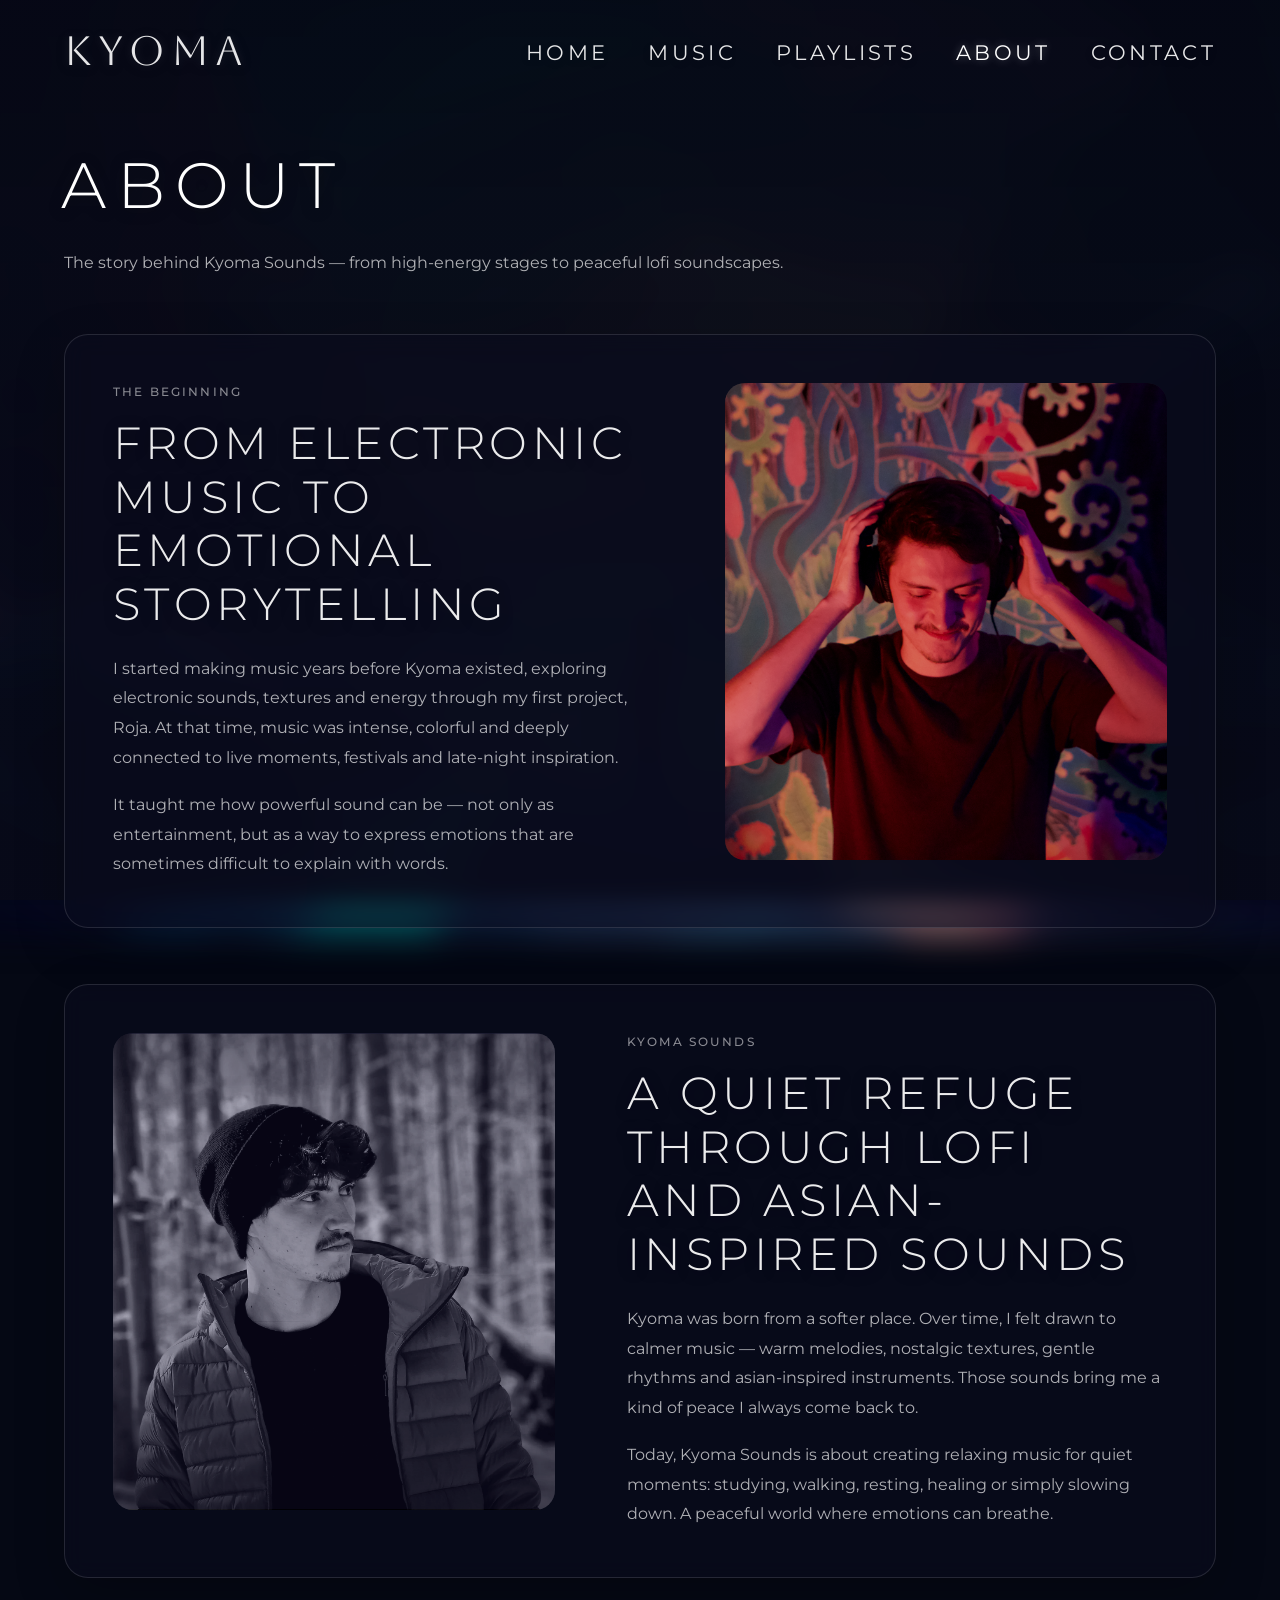
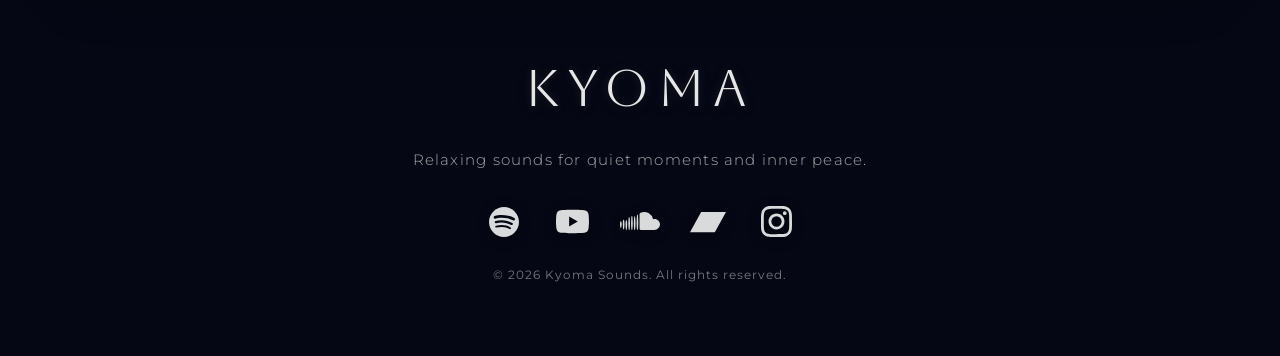
==== about.html @ 55b519c4 "About page, Contact page and basic JS scrolling feature" ====
<!DOCTYPE html>
<html lang="en">
<head>
    <meta charset="UTF-8">
    <meta name="viewport" content="width=device-width, initial-scale=1.0">
    
    <!-- Fonts -->
    <link rel="preconnect" href="https://fonts.googleapis.com">
    <link rel="preconnect" href="https://fonts.gstatic.com" crossorigin>
    <link href="https://fonts.googleapis.com/css2?family=Aboreto&family=Cinzel:wght@400..900&family=Inter:ital,opsz,wght@0,14..32,100..900;1,14..32,100..900&family=Montserrat:ital,wght@0,100..900;1,100..900&display=swap" rel="stylesheet">
    
    <!-- CSS -->
    <link rel="stylesheet" href="styles/style.css">
    
    <!-- JavaScript -->
    <script src="scripts/main.js" defer></script>
    
    <title>About | Kyoma Sounds</title>
</head>

<body class="about-body">
    
    <!-- =========================
    HEADER / NAVBAR
    ========================== -->
    
    <header class="music-header">
        <div class="container">
            
            <nav class="navbar">
                <a href="index.html" class="navbar__logo">KYOMA</a>
                
                <!-- Menu Burger -->
                <button class="navbar__toggle" aria-label="Open menu">
                    <span></span>
                    <span></span>
                </button>
                
                <!-- Navigation Links -->
                <ul class="navbar__links">
                    <li><a href="index.html">Home</a></li>
                    <li><a href="music.html">Music</a></li>
                    <li><a href="playlists.html">Playlists</a></li>
                    <li><a href="about.html" class="active">About</a></li>
                    <li><a href="contact.html">Contact</a></li>
                </ul>

                <!-- Social Icons | Mobile Menu -->
                <div class="navbar__social-links">
                    <a href="#" aria-label="Spotify">
                        <img src="assets/icons/spotify.svg" alt="Spotify" class="spotify-icon">
                    </a>
                    
                    <a href="#" aria-label="YouTube">
                        <img src="assets/icons/youtube.svg" alt="YouTube" class="youtube-icon">
                    </a>
                    
                    <a href="#" aria-label="SoundCloud">
                        <img src="assets/icons/soundcloud.svg" alt="SoundCloud" class="soundcloud-icon">
                    </a>
                    
                    <a href="#" aria-label="Bandcamp">
                        <img src="assets/icons/bandcamp.svg" alt="Bandcamp" class="bandcamp-icon">
                    </a>
                    
                    <a href="#" aria-label="Instagram">
                        <img src="assets/icons/instagram.svg" alt="Instagram" class="instagram-icon">
                    </a>
                </div>
            </nav>
            
        </div>
    </header>
    
    
    <!-- =========================
    MAIN CONTENT
    ========================== -->
    
    <main class="about-page">
        <div class="container">
            
            <section class="about-section">
                
                <div class="section-heading">
                    <h1>About</h1>
                    <p>The story behind Kyoma Sounds — from high-energy stages to peaceful lofi soundscapes.</p>
                </div>

                <!-- About Block 1 -->
                <article class="about-story">
                    <div class="about-story__text">
                        <span class="about-story__label">The beginning</span>
                        <h2>From electronic music to emotional storytelling</h2>

                        <p>
                            I started making music years before Kyoma existed, exploring electronic sounds, textures and energy through my first project, Roja. At that time, music was intense, colorful and deeply connected to live moments, festivals and late-night inspiration.
                        </p>

                        <p>
                            It taught me how powerful sound can be — not only as entertainment, but as a way to express emotions that are sometimes difficult to explain with words.
                        </p>
                    </div>

                    <div class="about-story__image">
                        <img src="assets/about/about-roja.png" alt="Roja performing music">
                    </div>
                </article>

                <!-- About Block 2 -->
                <article class="about-story about-story--reverse">
                    <div class="about-story__image">
                        <img src="assets/about/about-kyoma.png" alt="Kyoma artist portrait">
                    </div>

                    <div class="about-story__text">
                        <span class="about-story__label">Kyoma Sounds</span>
                        <h2>A quiet refuge through lofi and asian-inspired sounds</h2>

                        <p>
                            Kyoma was born from a softer place. Over time, I felt drawn to calmer music — warm melodies, nostalgic textures, gentle rhythms and asian-inspired instruments. Those sounds bring me a kind of peace I always come back to.
                        </p>

                        <p>
                            Today, Kyoma Sounds is about creating relaxing music for quiet moments: studying, walking, resting, healing or simply slowing down. A peaceful world where emotions can breathe.
                        </p>
                    </div>
                </article>
                
            </section>

            <!-- =========================
            FOOTER
            ========================== -->

            <footer class="site-footer">
                <div class="container">
                    <div class="site-footer__content">

                        <a href="index.html" class="site-footer__logo">KYOMA</a>

                        <p class="site-footer__tagline">Relaxing sounds for quiet moments and inner peace.</p>

                        <!-- Social Icons | Footer -->
                        <div class="social-links site-footer__social-links">
                            <a href="#" aria-label="Spotify">
                                <img src="assets/icons/spotify.svg" alt="Spotify" class="spotify-icon">
                            </a>

                            <a href="#" aria-label="YouTube">
                                <img src="assets/icons/youtube.svg" alt="YouTube" class="youtube-icon">
                            </a>

                            <a href="#" aria-label="SoundCloud">
                                <img src="assets/icons/soundcloud.svg" alt="SoundCloud" class="soundcloud-icon">
                            </a>

                            <a href="#" aria-label="Bandcamp">
                                <img src="assets/icons/bandcamp.svg" alt="Bandcamp" class="bandcamp-icon">
                            </a>

                            <a href="#" aria-label="Instagram">
                                <img src="assets/icons/instagram.svg" alt="Instagram" class="instagram-icon">
                            </a>
                        </div>

                        <p class="site-footer__copyright">
                            © 2026 Kyoma Sounds. All rights reserved.
                        </p>

                    </div>
                </div>
            </footer>
            
        </div>
    </main>
    
</body>
</html>
---- styles/style.css ----
/* =========================
RESET / BASE
========================= */

*, *::before, *::after {
    box-sizing: border-box;
}

html {
    font-size: 100%;
    -webkit-text-size-adjust: 100%;
}

body {
    margin: 0;
    min-height: 100vh;
    line-height: 1.5;
    font-family: "Montserrat", sans-serif;
}

img, picture, video, canvas, svg {
    display: block;
    max-width: 100%;
}

input, button, textarea, select {
    font: inherit;
}

p, h1, h2, h3, h4, h5, h6 {
    margin: 0;
    overflow-wrap: break-word;
}

a {
    color: inherit;
    text-decoration: none;
}

ul, ol {
    margin: 0;
    padding: 0;
    list-style: none;
}


/* =========================
GLOBAL LAYOUT
========================= */

.container {
    width: min(100% - 128px, 1500px);
    margin-inline: auto;
}


/* =========================
HOME PAGE
Header hero, Inner Peace...
========================= */

.header {
    min-height: 100vh;
    
    background-image: url(../assets/background-images/image00001.png);
    background-size: cover;
    background-position: center 100%;
    background-repeat: no-repeat;
    
    display: flex;
    flex-direction: column;
    align-items: center;
    
    position: relative;
    overflow: hidden;
}

.header::before {
    content: "";
    position: absolute;
    inset: 0;
    
    background:
    radial-gradient(
    circle at center 45%,
    rgba(0, 0, 0, 0.15) 0%,
    rgba(0, 0, 0, 0.07) 30%,
    rgba(0, 0, 0, 0) 58%
    ),
    linear-gradient(
    to bottom,
    rgba(0, 0, 0, 0.38) 0%,
    rgba(0, 0, 0, 0.14) 24%,
    rgba(0, 0, 0, 0.06) 50%,
    rgba(0, 0, 0, 0.30) 100%
    );
}

.header > * {
    position: relative;
    z-index: 2;
}


/* =========================
NAVBAR — MOBILE FIRST
========================= */

.navbar {
    width: 100%;
    padding: 32px 0;
    
    display: flex;
    justify-content: center;
    align-items: center;
    
    position: relative;
}

/* Logo */

.navbar__logo {
    font-family: "Aboreto", serif;
    font-size: clamp(38px, 10.5vw, 52px);
    font-weight: 400;
    letter-spacing: 0.14em;
    text-transform: uppercase;
    
    color: rgba(255, 255, 255, 0.9);
    
    text-shadow:
    0 0 8px rgba(255, 255, 255, 0.10),
    0 2px 14px rgba(0, 0, 0, 0.22);
    
    line-height: 1;
    -webkit-font-smoothing: antialiased;
    text-rendering: geometricPrecision;
    
    position: relative;
    z-index: 30;
}

.navbar__logo:hover {
    text-shadow: 0 0 8px rgba(255, 255, 255, 0.4);
}

/* Burger */

.navbar__toggle {
    position: absolute;
    right: 0;
    top: 50%;
    transform: translateY(-50%);
    
    width: 44px;
    height: 44px;
    
    display: flex;
    flex-direction: column;
    justify-content: center;
    align-items: center;
    gap: 9px;
    
    background: transparent;
    border: none;
    padding: 0;
    cursor: pointer;
    
    z-index: 30;
}

.navbar__toggle:focus:not(:focus-visible) {
    outline: none;
}

.navbar__toggle:focus-visible {
    outline: 2px solid rgba(255, 255, 255, 0.45);
    outline-offset: 5px;
    border-radius: 8px;
}

.navbar__toggle span {
    display: block;
    width: 32px;
    height: 2px;
    
    background: rgba(255, 255, 255, 0.92);
    border-radius: 999px;
    
    box-shadow: 0 2px 10px rgba(0, 0, 0, 0.28);
    
    transition: transform 0.25s ease;
}

/* Burger ouvert = croix */

.navbar__toggle--open span:first-child {
    transform: translateY(5.5px) rotate(45deg);
}

.navbar__toggle--open span:last-child {
    transform: translateY(-5.5px) rotate(-45deg);
}

/* Menu caché par défaut */

.navbar__links {
    display: none;
}

/* Menu ouvert — mobile fullscreen */

.navbar__links--open {
    position: fixed;
    inset: 0;
    
    width: 100vw;
    height: 100vh;
    height: 100dvh;
    
    display: flex;
    flex-direction: column;
    justify-content: center;
    align-items: center;
    gap: 36px;
    
    padding: 160px 24px 240px;
    
    background:
    linear-gradient(
    to bottom,
    rgba(5, 8, 20, 0.94),
    rgba(10, 12, 30, 0.82)
    );
    
    backdrop-filter: blur(18px);
    -webkit-backdrop-filter: blur(18px);
    
    border: none;
    border-radius: 0;
    box-shadow: none;
    
    z-index: 20;
}

.navbar__links a {
    color: white;
    
    font-weight: 400;
    font-size: clamp(1.15rem, 4.2vw, 1.7rem);
    letter-spacing: 0.20em;
    text-transform: uppercase;
    
    opacity: 0.9;
    text-shadow: 0 2px 10px rgba(0, 0, 0, 0.28);
    
    transition: opacity 0.25s ease, text-shadow 0.25s ease;
}

.navbar__links a:hover,
.navbar__links a.active {
    opacity: 1;
    text-shadow: 0 0 8px rgba(255, 255, 255, 0.35);
}


/* =========================
NAVBAR SOCIAL LINKS
Icônes utilisées dans le menu mobile
========================= */

.navbar__social-links {
    display: none;
}

.navbar.menu-open .navbar__social-links {
    position: fixed;
    left: 50%;
    bottom: 56px;
    transform: translateX(-50%);
    
    display: flex;
    justify-content: center;
    align-items: center;
    gap: 22px;
    
    z-index: 30;
}

.navbar__social-links a {
    width: 44px;
    height: 44px;
    
    display: flex;
    justify-content: center;
    align-items: center;
    
    opacity: 0.85;
    
    transition: opacity 0.25s ease, transform 0.25s ease;
}

.navbar__social-links a:hover {
    opacity: 1;
    transform: translateY(-3px);
}

.navbar__social-links img {
    display: block;
    
    max-width: none;
    max-height: none;
    
    filter:
    brightness(0) invert(1)
    drop-shadow(0 2px 8px rgba(0, 0, 0, 0.28));
}


/* =========================
HERO CONTENT — HOME
========================= */

.hero-content {
    display: flex;
    flex-direction: column;
    justify-content: center;
    align-items: center;
    
    text-align: center;
    color: white;
    
    margin-top: auto;
    margin-bottom: auto;
    
    transform: translateY(-60px);
    padding: 0 24px;
}

.hero-title {
    font-family: "Montserrat", sans-serif;
    font-size: clamp(2rem, 10vw, 3.4rem);
    font-weight: 300;
    text-transform: uppercase;
    letter-spacing: 0.16em;
    
    text-shadow:
    0 2px 12px rgba(0, 0, 0, 0.25),
    0 0 18px rgba(255, 255, 255, 0.08);
    
    margin-bottom: 18px;
}

/* Menu ouvert sur Home :
on cache Inner Peace + les icônes du hero.
Les icônes visibles sont celles de .navbar__social-links.
*/

.header.menu-open .hero-title {
    opacity: 0;
}

.header.menu-open .hero-content .social-links {
    display: none;
}

/* Icônes sociales du hero Home */

.social-links {
    display: flex;
    justify-content: center;
    align-items: center;
    gap: 18px;
}

.social-links a {
    width: 40px;
    height: 40px;
    
    display: flex;
    justify-content: center;
    align-items: center;
    
    opacity: 0.85;
    
    transition: opacity 0.25s ease, transform 0.25s ease;
}

.social-links a:hover {
    opacity: 1;
    transform: translateY(-3px);
}

.social-links img {
    display: block;
    
    max-width: none;
    max-height: none;
    
    filter:
    brightness(0) invert(1)
    drop-shadow(0 2px 8px rgba(0, 0, 0, 0.28));
}


/* =========================
ICÔNES — TAILLES
Réutilisées par hero + navbar menu
========================= */

.spotify-icon {
    width: 28px;
}

.youtube-icon {
    width: 31px;
}

.soundcloud-icon {
    width: 38px;
    transform: translateY(-1px);
}

.bandcamp-icon {
    width: 34px;
}

.instagram-icon {
    width: 29px;
}


/* =========================
FOOTER
========================= */

.site-footer {
    color: white;
    padding: 72px 0 72px;
    
    position: relative;
    z-index: 1;
}

.site-footer__content {
    display: flex;
    flex-direction: column;
    align-items: center;
    gap: 22px;
    
    text-align: center;
}

.site-footer__logo {
    font-family: "Aboreto", serif;
    font-size: clamp(2rem, 5vw, 3.2rem);
    font-weight: 400;
    letter-spacing: 0.16em;
    text-transform: uppercase;
    
    color: rgba(255, 255, 255, 0.9);
    
    text-shadow:
    0 0 8px rgba(255, 255, 255, 0.10),
    0 2px 14px rgba(0, 0, 0, 0.22);
    
    transition:
    opacity 0.25s ease,
    text-shadow 0.25s ease,
    transform 0.25s ease;
}

.site-footer__logo:hover {
    opacity: 1;
    text-shadow:
    0 0 10px rgba(255, 255, 255, 0.35),
    0 2px 16px rgba(0, 0, 0, 0.28);
    
    transform: translateY(-2px);
}

.site-footer__tagline {
    font-size: 0.95rem;
    font-weight: 300;
    letter-spacing: 0.08em;
    
    color: rgba(255, 255, 255, 0.65);
}

.site-footer__social-links {
    margin-top: 6px;
}

.site-footer__copyright {
    font-size: 0.78rem;
    letter-spacing: 0.08em;
    
    color: rgba(255, 255, 255, 0.45);
}


/* =========================
MUSIC PAGE
Grid releases, cards...
========================= */

.music-body {
    min-height: 100vh;
    color: white;
    
    position: relative;
    background: #050814;
}

/* Image de fond floutée */

.music-body::before {
    content: "";
    position: fixed;
    inset: 0;
    
    background-image: url(../assets/background-images/image00001.png);
    background-size: cover;
    background-position: center;
    background-repeat: no-repeat;
    
    filter: blur(16px);
    transform: scale(1.08);
    opacity: 0.62;
    
    z-index: -2;
}

/* Overlay sombre par-dessus l'image */

.music-body::after {
    content: "";
    position: fixed;
    inset: 0;
    
    background:
    linear-gradient(
    to bottom,
    rgba(5, 8, 20, 0.97),
    rgba(8, 10, 24, 0.92)
    );
    
    z-index: -1;
}


/* =========================
PAGE HEADER — PAGES INTERNES
========================= */

.music-header {
    background: transparent;
    color: white;
    
    position: relative;
    z-index: 10;
}


/* =========================
MUSIC PAGE CONTENT
========================= */

.music-page {
    color: white;
    
    padding: 32px 0 0px;
    
    position: relative;
    z-index: 1;
}

.music-section {
    max-width: none;
    margin: 0;
}

/* Heading */

.section-heading {
    max-width: 760px;
    margin-bottom: 44px;
}

.section-heading h1 {
    font-family: "Montserrat", sans-serif;
    font-size: clamp(2.2rem, 6vw, 4rem);
    
    font-weight: 300;
    letter-spacing: 0.16em;
    text-transform: uppercase;
    
    transform: translateX(-0.04em);
    
    margin-bottom: 16px;
    
    text-shadow:
    0 2px 14px rgba(0, 0, 0, 0.35),
    0 0 22px rgba(255, 255, 255, 0.08);
}

.section-heading p {
    
    font-size: 1rem;
    line-height: 1.8;
    
    color: rgba(255, 255, 255, 0.68);
}

/* Music Grid */

.music-grid {
    display: grid;
    grid-template-columns: 1fr;
    gap: 40px;
}

/* Music Cards */

.music-card {
    background: rgba(10, 12, 30, 0.62);
    border: 1px solid rgba(255, 255, 255, 0.12);
    border-radius: 24px;
    overflow: hidden;
    
    backdrop-filter: blur(10px);
    -webkit-backdrop-filter: blur(10px);
    
    box-shadow: 0 18px 50px rgba(0, 0, 0, 0.22);
    
    transition:
    transform 0.28s ease,
    border-color 0.28s ease,
    background 0.28s ease,
    box-shadow 0.28s ease;
}

.music-card:hover {
    transform: translateY(-6px);
    background: rgba(255, 255, 255, 0.065);
    border-color: rgba(255, 255, 255, 0.18);
    box-shadow: 0 24px 70px rgba(0, 0, 0, 0.34);
}

.music-card__image-link {
    display: block;
    aspect-ratio: 1 / 1;
    overflow: hidden;
}

.music-card__image-link img {
    width: 100%;
    height: 100%;
    object-fit: cover;
    
    transition: transform 0.35s ease;
}

.music-card:hover .music-card__image-link img {
    transform: scale(1.04);
}

.music-card__content {
    padding: 24px;
}

.music-card__content h2 {
    font-size: 1.25rem;
    font-weight: 500;
    letter-spacing: 0.04em;
    
    margin-bottom: 6px;
}

.music-card__content p {
    color: rgba(255, 255, 255, 0.62);
    font-size: 0.95rem;
    
    margin-bottom: 22px;
}

.music-card__link {
    display: inline-block;
    
    font-size: 0.78rem;
    font-weight: 500;
    letter-spacing: 0.18em;
    text-transform: uppercase;
    
    color: rgba(255, 255, 255, 0.9);
    
    opacity: 0.85;
    transition: opacity 0.25s ease, text-shadow 0.25s ease;
}

.music-card__link:hover {
    opacity: 1;
    text-shadow: 0 0 8px rgba(255, 255, 255, 0.35);
}


/* =========================
PLAYLISTS PAGE
========================= */

.playlist-section {
    max-width: none;
    margin: 0;
}

.playlist-grid {
    display: grid;
    grid-template-columns: 1fr;
    gap: 40px;
    
    max-width: 1800px;
    margin-inline: auto;
}

.playlist-card {
    text-align: center;
}

.playlist-card__content {
    display: flex;
    flex-direction: column;
    align-items: center;
}

.playlist-card__content h2 {
    max-width: 320px;
}

.playlist-card__content p {
    max-width: 360px;
    line-height: 1.7;
}

/* =========================
ABOUT PAGE
========================= */

.about-body {
    min-height: 100vh;
    color: white;
    
    position: relative;
    background: #050814;
}

/* Même background que Music / Playlists */

.about-body::before {
    content: "";
    position: fixed;
    inset: 0;
    
    background-image: url(../assets/background-images/image00001.png);
    background-size: cover;
    background-position: center;
    background-repeat: no-repeat;
    
    filter: blur(16px);
    transform: scale(1.08);
    opacity: 0.62;
    
    z-index: -2;
}

.about-body::after {
    content: "";
    position: fixed;
    inset: 0;
    
    background:
    linear-gradient(
    to bottom,
    rgba(5, 8, 20, 0.97),
    rgba(8, 10, 24, 0.92)
    );
    
    z-index: -1;
}

/* Page */

.about-page {
    color: white;
    padding: 32px 0 0;
    position: relative;
    z-index: 1;
}

.about-section {
    max-width: none;
    margin: 0;
}

/* Story cards */

.about-story {
    display: grid;
    grid-template-columns: 1fr;
    gap: 32px;
    
    margin-bottom: 40px;
    padding: 28px;
    
    background: rgba(10, 12, 30, 0.62);
    border: 1px solid rgba(255, 255, 255, 0.12);
    border-radius: 24px;
    
    backdrop-filter: blur(10px);
    -webkit-backdrop-filter: blur(10px);
    
    box-shadow: 0 18px 50px rgba(0, 0, 0, 0.22);
}

.about-story:last-child {
    margin-bottom: 0;
}

.about-story__text {
    display: flex;
    flex-direction: column;
    justify-content: center;
}

.about-story__label {
    display: inline-block;
    
    margin-bottom: 16px;
    
    font-size: 0.75rem;
    font-weight: 500;
    letter-spacing: 0.18em;
    text-transform: uppercase;
    
    color: rgba(255, 255, 255, 0.52);
}

.about-story__text h2 {
    max-width: 700px;
    
    margin-bottom: 22px;
    
    font-family: "Montserrat", sans-serif;
    font-size: clamp(1.65rem, 4vw, 2.8rem);
    font-weight: 300;
    line-height: 1.2;
    letter-spacing: 0.10em;
    text-transform: uppercase;
    
    color: rgba(255, 255, 255, 0.92);
    
    text-shadow:
    0 2px 14px rgba(0, 0, 0, 0.35),
    0 0 22px rgba(255, 255, 255, 0.06);
}

.about-story__text p {
    max-width: 720px;
    
    margin-bottom: 18px;
    
    font-size: 1rem;
    line-height: 1.85;
    
    color: rgba(255, 255, 255, 0.68);
}

.about-story__text p:last-child {
    margin-bottom: 0;
}

.about-story__image {
    overflow: hidden;
    
    border-radius: 20px;
    aspect-ratio: 4 / 5;
    
    background: rgba(255, 255, 255, 0.06);
}

.about-story__image img {
    width: 100%;
    height: 100%;
    object-fit: cover;
    
    filter: brightness(0.88) saturate(0.85) contrast(1.05);
    
    transition:
    transform 0.35s ease,
    filter 0.35s ease;
}

.about-story:hover .about-story__image img {
    transform: scale(1.04);
}

/* =========================
CONTACT PAGE
========================= */

.contact-body {
    min-height: 100vh;
    color: white;
    
    position: relative;
    background: #050814;
}

/* Même background que Music / Playlists / About */

.contact-body::before {
    content: "";
    position: fixed;
    inset: 0;
    
    background-image: url(../assets/background-images/image00001.png);
    background-size: cover;
    background-position: center;
    background-repeat: no-repeat;
    
    filter: blur(16px);
    transform: scale(1.08);
    opacity: 0.62;
    
    z-index: -2;
}

.contact-body::after {
    content: "";
    position: fixed;
    inset: 0;
    
    background:
    linear-gradient(
    to bottom,
    rgba(5, 8, 20, 0.97),
    rgba(8, 10, 24, 0.92)
    );
    
    z-index: -1;
}

.contact-page {
    color: white;
    padding: 32px 0 0;
    position: relative;
    z-index: 1;
}

.contact-section {
    max-width: none;
    margin: 0;
}

.contact-card {
    min-height: 520px;
    
    display: flex;
    justify-content: center;
    align-items: center;
    position: relative;
    overflow: hidden;
    
    
    padding: 64px 32px;
    
    background: rgba(10, 12, 30, 0.62);
    border: 1px solid rgba(255, 255, 255, 0.12);
    border-radius: 24px;
    
    backdrop-filter: blur(10px);
    -webkit-backdrop-filter: blur(10px);
    
    box-shadow: 0 18px 50px rgba(0, 0, 0, 0.22);
}

.contact-card::before {
    content: "";
    position: absolute;
    inset: 0;
    
    background-image:
    linear-gradient(
    rgba(8, 10, 24, 0.72),
    rgba(8, 10, 24, 0.82)
    ),
    url("../assets/background-images/image00001.png");
    
    background-size: cover;
    background-position: center;
    opacity: 0.35;
    
    filter: blur(2px);
    transform: scale(1.04);
    
    z-index: -1;
}

.contact-card__content {
    max-width: 760px;
    text-align: center;
    position: relative;
    z-index: 1;
    
}

.contact-card__label {
    display: inline-block;
    
    margin-bottom: 22px;
    
    font-size: 0.75rem;
    font-weight: 500;
    letter-spacing: 0.22em;
    text-transform: uppercase;
    
    color: rgba(255, 255, 255, 0.52);
}

.contact-card__content h2 {
    margin-bottom: 28px;
    
    font-family: "Montserrat", sans-serif;
    font-size: clamp(2.4rem, 7vw, 5rem);
    font-weight: 300;
    line-height: 1.05;
    letter-spacing: 0.12em;
    text-transform: uppercase;
    
    color: rgba(255, 255, 255, 0.94);
    
    text-shadow:
    0 2px 14px rgba(0, 0, 0, 0.35),
    0 0 22px rgba(255, 255, 255, 0.08);
}

.contact-card__content p {
    max-width: 680px;
    
    margin: 0 auto 34px;
    
    font-size: 1rem;
    line-height: 1.9;
    
    color: rgba(255, 255, 255, 0.68);
}

.contact-card__email {
    display: inline-block;
    
    margin-bottom: 34px;
    
    font-size: clamp(1rem, 3vw, 1.35rem);
    font-weight: 300;
    letter-spacing: 0.08em;
    
    color: rgba(255, 255, 255, 0.9);
    
    transition:
    opacity 0.25s ease,
    text-shadow 0.25s ease,
    transform 0.25s ease;
}

.contact-card__email:hover {
    opacity: 1;
    text-shadow: 0 0 10px rgba(255, 255, 255, 0.35);
    transform: translateY(-2px);
}

.contact-card__social-links {
    gap: 26px;
}

.contact-card__social-links a {
    width: 46px;
    height: 46px;
}

/* =========================
CONTACT RESPONSIVE
========================= */

@media (max-width: 700px) {
    .contact-card {
        min-height: auto;
        padding: 48px 24px;
    }
    
    .contact-card__content h2 {
        letter-spacing: 0.08em;
    }
    
    .contact-card__content p {
        font-size: 0.95rem;
        line-height: 1.75;
    }
    
    .contact-card__social-links {
        gap: 18px;
        flex-wrap: wrap;
    }
}


/* =========================
CONTACT PAGE
========================= */

.contact-body {
    min-height: 100vh;
    color: white;
    position: relative;
    background: #050814;
    overflow: hidden;
}

.contact-body::before {
    content: "";
    position: fixed;
    inset: 0;
    
    background-image: url(../assets/background-images/image00001.png);
    background-size: cover;
    background-position: center;
    background-repeat: no-repeat;
    
    filter: blur(16px);
    transform: scale(1.08);
    opacity: 0.62;
    
    z-index: -2;
}

.contact-body::after {
    content: "";
    position: fixed;
    inset: 0;
    
    background:
    linear-gradient(
    to bottom,
    rgba(5, 8, 20, 0.97),
    rgba(8, 10, 24, 0.92)
    );
    
    z-index: -1;
}

.contact-page {
    color: white;
    padding: 32px 0 0;
    position: relative;
    z-index: 1;
}

.contact-section {
    width: 100%;
    max-width: none;
    margin: 0;
}

.contact-section .section-heading {
    margin-bottom: 40px;
}

.contact-card {
    min-height: 470px;
    
    display: flex;
    justify-content: center;
    align-items: center;
    
    position: relative;
    overflow: hidden;
    
    padding: 52px 32px;
    
    background: rgba(10, 12, 30, 0.62);
    border: 1px solid rgba(255, 255, 255, 0.10);
    border-radius: 24px;
    
    backdrop-filter: blur(10px);
    -webkit-backdrop-filter: blur(10px);
    
    box-shadow:
    0 18px 50px rgba(0, 0, 0, 0.22),
    0 0 44px rgba(120, 150, 255, 0.045);
}

.contact-card::before {
    content: "";
    position: absolute;
    inset: 0;
    
    background-image:
    linear-gradient(
    rgba(8, 10, 24, 0.72),
    rgba(8, 10, 24, 0.82)
    ),
    url("../assets/background-images/image00001.png");
    
    background-size: cover;
    background-position: center;
    opacity: 0.35;
    
    filter: blur(2px);
    transform: scale(1.04);
    
    z-index: -1;
    
    transition:
    opacity 0.4s ease,
    transform 0.4s ease,
    filter 0.4s ease;
}


.contact-card:hover::before {
    opacity: 0.5;
    transform: scale(1.06);
    filter: blur(1px);
}

.contact-card__content {
    max-width: 760px;
    text-align: center;
    position: relative;
    z-index: 1;
}

.contact-card__label {
    display: inline-block;
    margin-bottom: 18px;
    
    font-size: 0.75rem;
    font-weight: 500;
    letter-spacing: 0.22em;
    text-transform: uppercase;
    
    color: rgba(255, 255, 255, 0.52);
}

.contact-card__content h2 {
    margin-bottom: 24px;
    
    font-family: "Montserrat", sans-serif;
    font-size: clamp(2.4rem, 6vw, 4.6rem);
    font-weight: 300;
    line-height: 1.05;
    letter-spacing: 0.12em;
    text-transform: uppercase;
    
    color: rgba(255, 255, 255, 0.94);
    
    text-shadow:
    0 2px 14px rgba(0, 0, 0, 0.35),
    0 0 22px rgba(255, 255, 255, 0.08);
}

.contact-card__content p {
    max-width: 680px;
    margin: 0 auto 28px;
    
    font-size: 1rem;
    line-height: 1.8;
    
    color: rgba(255, 255, 255, 0.74);
}

.contact-card__email {
    display: inline-block;
    margin-bottom: 28px;
    
    font-size: clamp(1rem, 3vw, 1.35rem);
    font-weight: 300;
    letter-spacing: 0.08em;
    
    color: rgba(255, 255, 255, 0.9);
    
    transition:
    opacity 0.25s ease,
    text-shadow 0.25s ease,
    transform 0.25s ease;
}

.contact-card__email:hover {
    opacity: 1;
    text-shadow: 0 0 10px rgba(255, 255, 255, 0.35);
    transform: translateY(-2px);
}

.contact-card__social-links {
    gap: 26px;
}

.contact-card__social-links a {
    width: 46px;
    height: 46px;
}

/* =========================
SCROLL REVEAL ANIMATION
========================= */

.reveal {
    opacity: 0;
    transform: translateY(34px);
    transition:
        opacity 0.8s ease,
        transform 0.8s ease;
}

.reveal.reveal--visible {
    opacity: 1;
    transform: translateY(0);
}

/* =========================
CONTACT RESPONSIVE
========================= */

@media (max-width: 700px) {
    .contact-body {
        overflow: auto;
    }
    
    .contact-page {
        padding: 32px 0 0;
    }
    
    .contact-card {
        min-height: auto;
        padding: 44px 24px;
    }
    
    .contact-card__content h2 {
        letter-spacing: 0.08em;
    }
    
    .contact-card__content p {
        font-size: 0.95rem;
        line-height: 1.75;
    }
    
    .contact-card__social-links {
        gap: 18px;
        flex-wrap: wrap;
    }
}



/* =========================
ABOUT RESPONSIVE
========================= */

@media (min-width: 900px) {
    .about-story {
        grid-template-columns: 1.1fr 0.9fr;
        gap: 56px;
        
        padding: 40px;
        margin-bottom: 56px;
    }
    
    .about-story--reverse {
        grid-template-columns: 0.9fr 1.1fr;
    }
    
    .about-story__image {
        aspect-ratio: 1 / 1.08;
    }
}

@media (min-width: 1280px) {
    .about-story {
        gap: 72px;
        padding: 48px;
    }
}

@media (max-width: 600px) {
    .about-story {
        padding: 22px;
        border-radius: 22px;
    }
    
    .about-story__text h2 {
        font-size: 1.55rem;
        letter-spacing: 0.07em;
    }
    
    .about-story__text p {
        font-size: 0.95rem;
        line-height: 1.75;
    }
    
    .about-story__image {
        border-radius: 18px;
        aspect-ratio: 1 / 1;
    }
}

/* =========================
RESPONSIVE
========================= */

/* ≥ 640px : grands téléphones / petites tablettes */

@media (min-width: 640px) {
    .hero-title {
        font-size: clamp(2.4rem, 7vw, 4rem);
    }
    
    .social-links {
        gap: 22px;
    }
    
    .social-links a {
        width: 44px;
        height: 44px;
    }
    
    .spotify-icon {
        width: 30px;
    }
    
    .youtube-icon {
        width: 33px;
    }
    
    .soundcloud-icon {
        width: 41px;
    }
    
    .bandcamp-icon {
        width: 36px;
    }
    
    .instagram-icon {
        width: 31px;
    }
}

/* ≥ 768px : tablettes */

@media (min-width: 768px) {
    .music-grid {
        grid-template-columns: repeat(2, 1fr);
    }
    
    
    
    .playlist-grid {
        grid-template-columns: repeat(2, 1fr);
    }
}


/* ≥ 1024px : desktop */

@media (min-width: 1024px) {
    .navbar {
        padding: 32px 0;
        justify-content: space-between;
    }
    
    .navbar__logo {
        font-size: clamp(36px, 3.2vw, 54px);
        letter-spacing: 0.16em;
    }
    
    .navbar__toggle {
        display: none;
    }
    
    .navbar__links,
    .navbar__links--open {
        position: static;
        inset: auto;
        transform: none;
        
        width: auto;
        height: auto;
        max-width: none;
        
        padding: 0;
        
        display: flex;
        flex-direction: row;
        justify-content: flex-end;
        align-items: center;
        gap: 40px;
        
        background: none;
        backdrop-filter: none;
        -webkit-backdrop-filter: none;
        
        border: none;
        border-radius: 0;
        box-shadow: none;
        
        z-index: auto;
    }
    
    .navbar__links a {
        font-size: 1.3rem;
        letter-spacing: 0.16em;
    }
    
    .navbar__social-links,
    .navbar.menu-open .navbar__social-links {
        display: none;
    }
    
    .hero-content {
        transform: translateY(-80px);
        padding: 0;
    }
    
    .hero-title {
        font-size: clamp(1.5rem, 3vw, 3rem);
        letter-spacing: 0.18em;
    }
    
    .header.menu-open .hero-title {
        opacity: 1;
    }
    
    .header.menu-open .hero-content .social-links {
        display: flex;
    }
    
    .music-page {
        padding: 32px 0 0px;
    }
    
    .section-heading {
        margin-bottom: 56px;
    }
    
    .music-grid {
        grid-template-columns: repeat(3, 1fr);
    }
    
    .playlist-grid {
        grid-template-columns: repeat(3, 1fr);
    }
    .social-links {
        gap: 24px;
    }
    
    .social-links a {
        width: 44px;
        height: 44px;
    }
    
    .spotify-icon {
        width: 30px;
    }
    
    .youtube-icon {
        width: 33px;
    }
    
    .soundcloud-icon {
        width: 40px;
    }
    
    .bandcamp-icon {
        width: 36px;
    }
    
    .instagram-icon {
        width: 31px;
    }
}

/* ≥ 1280px : desktop large */

@media (min-width: 1280px) {
}

/* ≥ 1536px : très grands écrans */

@media (min-width: 1536px) {
}
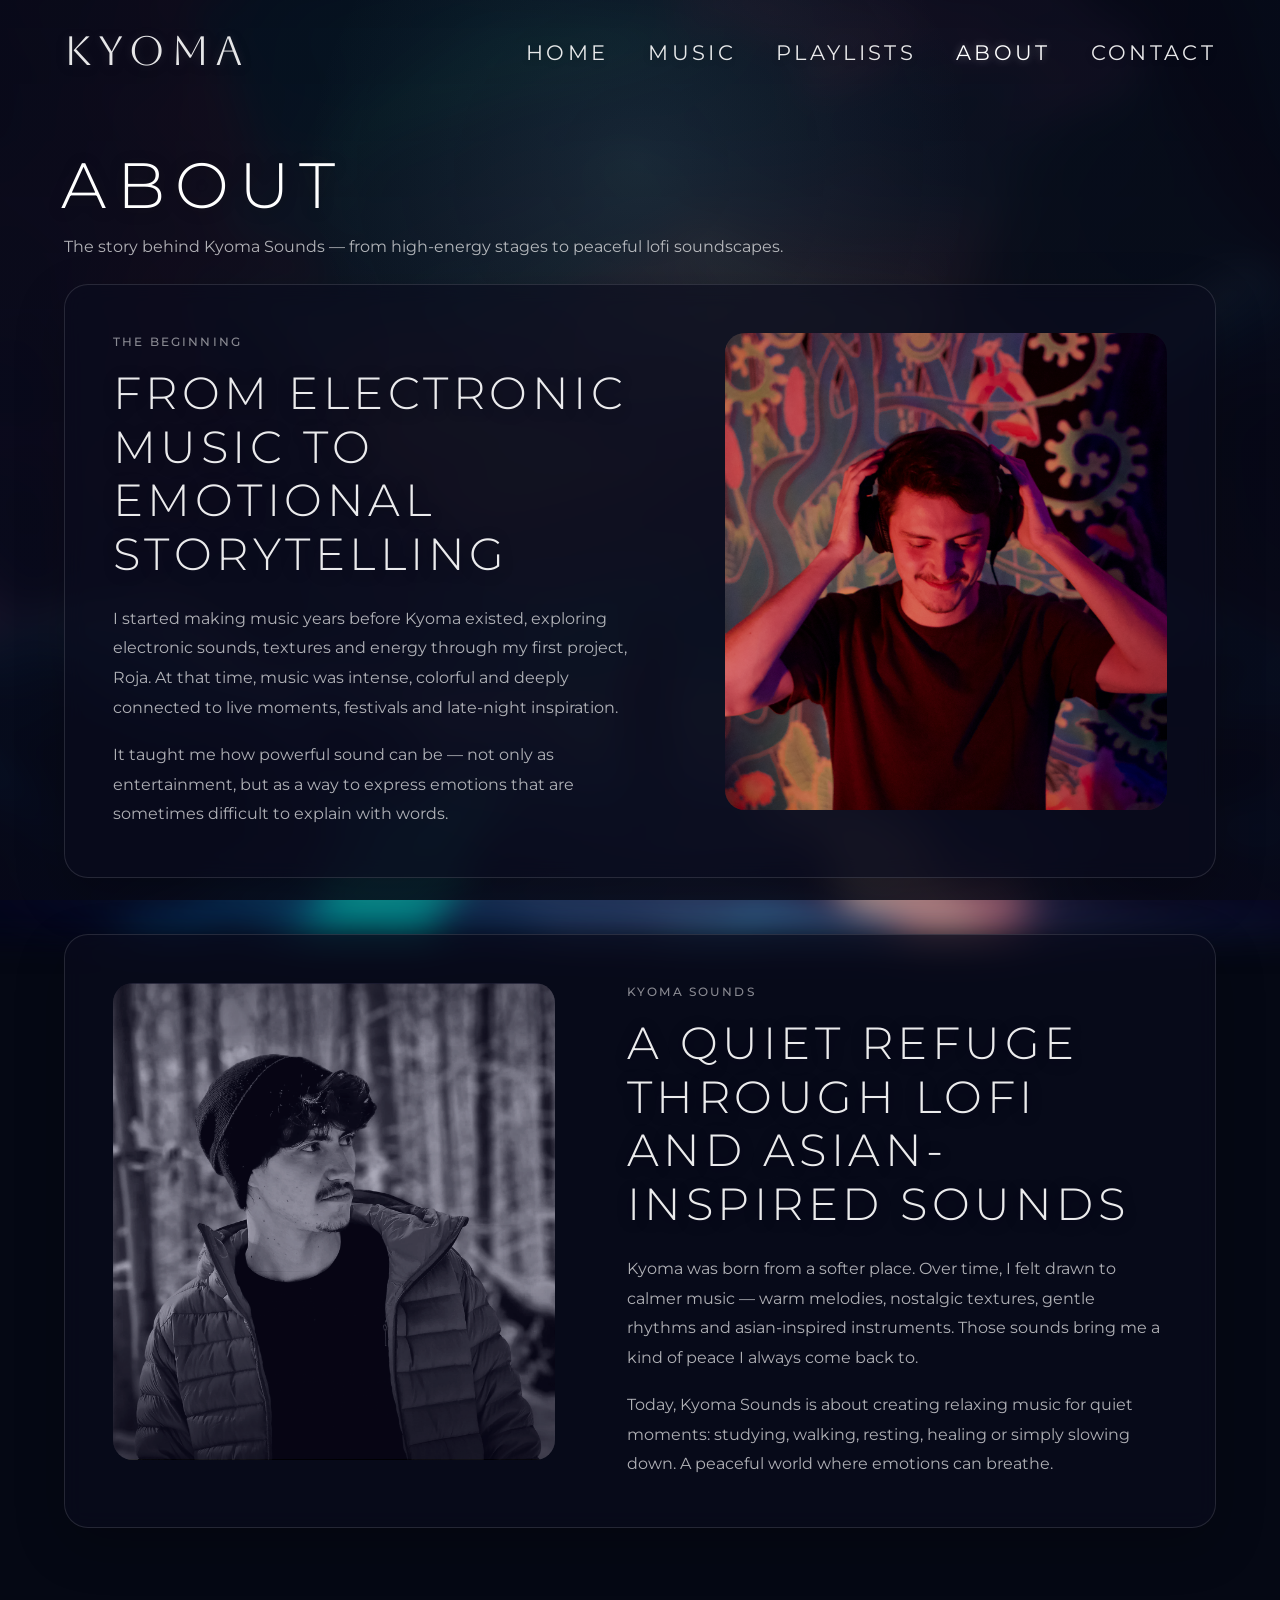
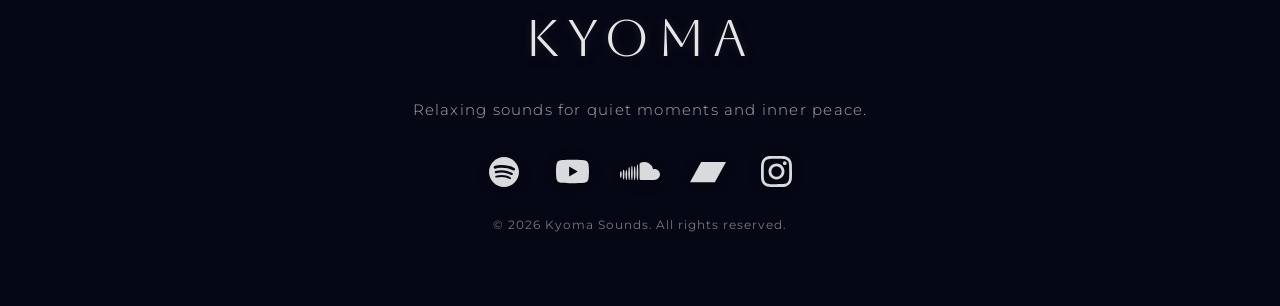
==== commit 5e57f099: "improved visuals" ====
--- a/about.html
+++ b/about.html
@@ -10,7 +10,7 @@
     <link href="https://fonts.googleapis.com/css2?family=Aboreto&family=Cinzel:wght@400..900&family=Inter:ital,opsz,wght@0,14..32,100..900;1,14..32,100..900&family=Montserrat:ital,wght@0,100..900;1,100..900&display=swap" rel="stylesheet">
     
     <!-- CSS -->
-    <link rel="stylesheet" href="styles/style.css">
+    <link rel="stylesheet" href="styles/style-clean.css">
     
     <!-- JavaScript -->
     <script src="scripts/main.js" defer></script>
--- a/styles/style-clean.css
+++ b/styles/style-clean.css
@@ -0,0 +1,1285 @@
+/* =========================
+RESET / BASE
+========================= */
+
+*, *::before, *::after {
+    box-sizing: border-box;
+}
+
+html {
+    font-size: 100%;
+    -webkit-text-size-adjust: 100%;
+}
+
+body {
+    margin: 0;
+    min-height: 100vh;
+    line-height: 1.5;
+    font-family: "Montserrat", sans-serif;
+}
+
+img, picture, video, canvas, svg {
+    display: block;
+    max-width: 100%;
+}
+
+input, button, textarea, select {
+    font: inherit;
+}
+
+p, h1, h2, h3, h4, h5, h6 {
+    margin: 0;
+    overflow-wrap: break-word;
+}
+
+a {
+    color: inherit;
+    text-decoration: none;
+}
+
+ul, ol {
+    margin: 0;
+    padding: 0;
+    list-style: none;
+}
+
+
+/* =========================
+GLOBAL LAYOUT
+========================= */
+
+.container {
+    width: min(100% - 40px, 1500px);
+    margin-inline: auto;
+}
+
+
+/* =========================
+SHARED INTERNAL PAGES BACKGROUND
+Music / Playlists / About / Contact
+========================= */
+
+.music-body,
+.about-body,
+.contact-body {
+    min-height: 100vh;
+    color: white;
+    position: relative;
+    background: #050814;
+}
+
+.music-body::before,
+.about-body::before,
+.contact-body::before {
+    content: "";
+    position: fixed;
+    inset: 0;
+    
+    background-image: url(../assets/background-images/image00001.png);
+    background-size: cover;
+    background-position: center;
+    background-repeat: no-repeat;
+    
+    filter: blur(16px);
+    transform: scale(1.08);
+    opacity: 0.75;
+    
+    z-index: -2;
+}
+
+.music-body::after,
+.about-body::after,
+.contact-body::after {
+    content: "";
+    position: fixed;
+    inset: 0;
+    
+    background:
+    radial-gradient(
+    circle at 50% 18%,
+    rgba(120, 180, 210, 0.12),
+    transparent 34%
+    ),
+    linear-gradient(
+    to bottom,
+    rgba(5, 8, 20, 0.90),
+    rgba(8, 10, 24, 0.84)
+    );
+    
+    z-index: -1;
+}
+
+
+/* =========================
+HOME PAGE
+Header hero, Inner Peace...
+========================= */
+
+.header {
+    min-height: 100vh;
+    
+    background-image: url(../assets/background-images/image00001.png);
+    background-size: cover;
+    background-position: center 100%;
+    background-repeat: no-repeat;
+    
+    display: flex;
+    flex-direction: column;
+    align-items: center;
+    
+    position: relative;
+    overflow: hidden;
+}
+
+.header::before {
+    content: "";
+    position: absolute;
+    inset: 0;
+    
+    background:
+    radial-gradient(
+    circle at center 45%,
+    rgba(0, 0, 0, 0.15) 0%,
+    rgba(0, 0, 0, 0.07) 30%,
+    rgba(0, 0, 0, 0) 58%
+    ),
+    linear-gradient(
+    to bottom,
+    rgba(0, 0, 0, 0.38) 0%,
+    rgba(0, 0, 0, 0.14) 24%,
+    rgba(0, 0, 0, 0.06) 50%,
+    rgba(0, 0, 0, 0.30) 100%
+    );
+}
+
+.header > * {
+    position: relative;
+    z-index: 2;
+}
+
+
+/* =========================
+NAVBAR — MOBILE FIRST
+========================= */
+
+.navbar {
+    width: 100%;
+    padding: 32px 0;
+    
+    display: flex;
+    justify-content: center;
+    align-items: center;
+    
+    position: relative;
+}
+
+/* Logo */
+
+.navbar__logo {
+    font-family: "Aboreto", serif;
+    font-size: clamp(38px, 10.5vw, 52px);
+    font-weight: 400;
+    letter-spacing: 0.14em;
+    text-transform: uppercase;
+    
+    color: rgba(255, 255, 255, 0.9);
+    
+    text-shadow:
+    0 0 8px rgba(255, 255, 255, 0.10),
+    0 2px 14px rgba(0, 0, 0, 0.22);
+    
+    line-height: 1;
+    -webkit-font-smoothing: antialiased;
+    text-rendering: geometricPrecision;
+    
+    position: relative;
+    z-index: 30;
+}
+
+.navbar__logo:hover {
+    text-shadow: 0 0 8px rgba(255, 255, 255, 0.4);
+}
+
+/* Burger */
+
+.navbar__toggle {
+    position: absolute;
+    right: 0;
+    top: 50%;
+    transform: translateY(-50%);
+    
+    width: 44px;
+    height: 44px;
+    
+    display: flex;
+    flex-direction: column;
+    justify-content: center;
+    align-items: center;
+    gap: 9px;
+    
+    background: transparent;
+    border: none;
+    padding: 0;
+    cursor: pointer;
+    
+    z-index: 30;
+}
+
+.navbar__toggle:focus:not(:focus-visible) {
+    outline: none;
+}
+
+.navbar__toggle:focus-visible {
+    outline: 2px solid rgba(255, 255, 255, 0.45);
+    outline-offset: 5px;
+    border-radius: 8px;
+}
+
+.navbar__toggle span {
+    display: block;
+    width: 32px;
+    height: 2px;
+    
+    background: rgba(255, 255, 255, 0.92);
+    border-radius: 999px;
+    
+    box-shadow: 0 2px 10px rgba(0, 0, 0, 0.28);
+    
+    transition: transform 0.25s ease;
+}
+
+/* Burger ouvert = croix */
+
+.navbar__toggle--open span:first-child {
+    transform: translateY(5.5px) rotate(45deg);
+}
+
+.navbar__toggle--open span:last-child {
+    transform: translateY(-5.5px) rotate(-45deg);
+}
+
+/* Menu caché par défaut */
+
+.navbar__links {
+    display: none;
+}
+
+/* Menu ouvert — mobile fullscreen */
+
+.navbar__links--open {
+    position: fixed;
+    inset: 0;
+    
+    width: 100vw;
+    height: 100vh;
+    height: 100dvh;
+    
+    display: flex;
+    flex-direction: column;
+    justify-content: center;
+    align-items: center;
+    gap: 36px;
+    
+    padding: 160px 24px 240px;
+    
+    background:
+    linear-gradient(
+    to bottom,
+    rgba(5, 8, 20, 0.94),
+    rgba(10, 12, 30, 0.82)
+    );
+    
+    backdrop-filter: blur(18px);
+    -webkit-backdrop-filter: blur(18px);
+    
+    border: none;
+    border-radius: 0;
+    box-shadow: none;
+    
+    z-index: 20;
+}
+
+.navbar__links a {
+    color: white;
+    
+    font-weight: 400;
+    font-size: clamp(1.15rem, 4.2vw, 1.7rem);
+    letter-spacing: 0.20em;
+    text-transform: uppercase;
+    
+    opacity: 0.9;
+    text-shadow: 0 2px 10px rgba(0, 0, 0, 0.28);
+    
+    transition: opacity 0.25s ease, text-shadow 0.25s ease;
+}
+
+.navbar__links a:hover,
+.navbar__links a.active {
+    opacity: 1;
+    text-shadow: 0 0 8px rgba(255, 255, 255, 0.35);
+}
+
+
+/* =========================
+NAVBAR SOCIAL LINKS
+Icônes utilisées dans le menu mobile
+========================= */
+
+.navbar__social-links {
+    display: none;
+}
+
+.navbar.menu-open .navbar__social-links {
+    position: fixed;
+    left: 50%;
+    bottom: 56px;
+    transform: translateX(-50%);
+    
+    display: flex;
+    justify-content: center;
+    align-items: center;
+    gap: 22px;
+    
+    z-index: 30;
+}
+
+.navbar__social-links a {
+    width: 44px;
+    height: 44px;
+    
+    display: flex;
+    justify-content: center;
+    align-items: center;
+    
+    opacity: 0.85;
+    
+    transition: opacity 0.25s ease, transform 0.25s ease;
+}
+
+.navbar__social-links a:hover {
+    opacity: 1;
+    transform: translateY(-3px);
+}
+
+.navbar__social-links img {
+    display: block;
+    
+    max-width: none;
+    max-height: none;
+    
+    filter:
+    brightness(0) invert(1)
+    drop-shadow(0 2px 8px rgba(0, 0, 0, 0.28));
+}
+
+
+/* =========================
+HERO CONTENT — HOME
+========================= */
+
+.hero-content {
+    display: flex;
+    flex-direction: column;
+    justify-content: center;
+    align-items: center;
+    
+    text-align: center;
+    color: white;
+    
+    margin-top: auto;
+    margin-bottom: auto;
+    
+    transform: translateY(-60px);
+    padding: 0 24px;
+}
+
+.hero-title {
+    font-family: "Montserrat", sans-serif;
+    font-size: clamp(2rem, 10vw, 3.4rem);
+    font-weight: 300;
+    text-transform: uppercase;
+    letter-spacing: 0.16em;
+    
+    text-shadow:
+    0 2px 12px rgba(0, 0, 0, 0.25),
+    0 0 18px rgba(255, 255, 255, 0.08);
+    
+    margin-bottom: 18px;
+}
+
+/* Menu ouvert sur Home :
+on cache Inner Peace + les icônes du hero.
+Les icônes visibles sont celles de .navbar__social-links.
+*/
+
+.header.menu-open .hero-title {
+    opacity: 0;
+}
+
+.header.menu-open .hero-content .social-links {
+    display: none;
+}
+
+/* Icônes sociales du hero Home */
+
+.social-links {
+    display: flex;
+    justify-content: center;
+    align-items: center;
+    gap: 18px;
+}
+
+.social-links a {
+    width: 40px;
+    height: 40px;
+    
+    display: flex;
+    justify-content: center;
+    align-items: center;
+    
+    opacity: 0.85;
+    
+    transition: opacity 0.25s ease, transform 0.25s ease;
+}
+
+.social-links a:hover {
+    opacity: 1;
+    transform: translateY(-3px);
+}
+
+.social-links img {
+    display: block;
+    
+    max-width: none;
+    max-height: none;
+    
+    filter:
+    brightness(0) invert(1)
+    drop-shadow(0 2px 8px rgba(0, 0, 0, 0.28));
+}
+
+
+/* =========================
+ICÔNES — TAILLES
+Réutilisées par hero + navbar menu
+========================= */
+
+.spotify-icon {
+    width: 28px;
+}
+
+.youtube-icon {
+    width: 31px;
+}
+
+.soundcloud-icon {
+    width: 38px;
+    transform: translateY(-1px);
+}
+
+.bandcamp-icon {
+    width: 34px;
+}
+
+.instagram-icon {
+    width: 29px;
+}
+
+
+/* =========================
+FOOTER
+========================= */
+
+.site-footer {
+    color: white;
+    padding: 72px 0 72px;
+    
+    position: relative;
+    z-index: 1;
+}
+
+.site-footer__content {
+    display: flex;
+    flex-direction: column;
+    align-items: center;
+    gap: 22px;
+    
+    text-align: center;
+}
+
+.site-footer__logo {
+    font-family: "Aboreto", serif;
+    font-size: clamp(2rem, 5vw, 3.2rem);
+    font-weight: 400;
+    letter-spacing: 0.16em;
+    text-transform: uppercase;
+    
+    color: rgba(255, 255, 255, 0.9);
+    
+    text-shadow:
+    0 0 8px rgba(255, 255, 255, 0.10),
+    0 2px 14px rgba(0, 0, 0, 0.22);
+    
+    transition:
+    opacity 0.25s ease,
+    text-shadow 0.25s ease,
+    transform 0.25s ease;
+}
+
+.site-footer__logo:hover {
+    opacity: 1;
+    text-shadow:
+    0 0 10px rgba(255, 255, 255, 0.35),
+    0 2px 16px rgba(0, 0, 0, 0.28);
+    
+    transform: translateY(-2px);
+}
+
+.site-footer__tagline {
+    font-size: 0.95rem;
+    font-weight: 300;
+    letter-spacing: 0.08em;
+    
+    color: rgba(255, 255, 255, 0.65);
+}
+
+.site-footer__social-links {
+    margin-top: 6px;
+}
+
+.site-footer__copyright {
+    font-size: 0.78rem;
+    letter-spacing: 0.08em;
+    
+    color: rgba(255, 255, 255, 0.45);
+}
+
+
+/* =========================
+PAGE HEADER — PAGES INTERNES
+========================= */
+
+.music-header {
+    background: transparent;
+    color: white;
+    
+    position: relative;
+    z-index: 10;
+}
+
+
+/* =========================
+SHARED INTERNAL PAGE CONTENT
+========================= */
+
+.music-page,
+.about-page,
+.contact-page {
+    color: white;
+    padding: 32px 0 0;
+    position: relative;
+    z-index: 1;
+}
+
+.music-section,
+.playlist-section,
+.about-section,
+.contact-section {
+    max-width: none;
+    margin: 0;
+}
+
+/* Heading */
+
+.section-heading {
+    max-width: 760px;
+    margin-bottom: 22px;
+}
+
+.section-heading h1 {
+    font-family: "Montserrat", sans-serif;
+    font-size: clamp(2.2rem, 6vw, 4rem);
+    
+    font-weight: 300;
+    letter-spacing: 0.16em;
+    text-transform: uppercase;
+    
+    transform: translateX(-0.04em);
+    
+    margin-bottom: 0;
+    
+    text-shadow:
+    0 2px 14px rgba(0, 0, 0, 0.35),
+    0 0 22px rgba(255, 255, 255, 0.08);
+}
+
+.section-heading p {
+    font-size: 1rem;
+    line-height: 1.8;
+    
+    color: rgba(255, 255, 255, 0.68);
+}
+
+
+/* =========================
+MUSIC PAGE
+Grid releases, cards...
+========================= */
+
+.music-grid {
+    display: grid;
+    grid-template-columns: 1fr;
+    gap: 44px;
+}
+
+/* Music Cards */
+
+.music-card {
+    background: rgba(10, 12, 30, 0.62);
+    border: 1px solid rgba(255, 255, 255, 0.12);
+    border-radius: 24px;
+    overflow: hidden;
+    
+    backdrop-filter: blur(10px);
+    -webkit-backdrop-filter: blur(10px);
+    
+    box-shadow: 0 18px 50px rgba(0, 0, 0, 0.22);
+    
+    transition:
+    transform 0.28s ease,
+    border-color 0.28s ease,
+    background 0.28s ease,
+    box-shadow 0.28s ease;
+}
+
+.music-card:hover {
+    transform: translateY(-6px);
+    background: rgba(255, 255, 255, 0.065);
+    border-color: rgba(255, 255, 255, 0.18);
+    box-shadow: 0 24px 70px rgba(0, 0, 0, 0.34);
+}
+
+.music-card__image-link {
+    display: block;
+    aspect-ratio: 1 / 1;
+    overflow: hidden;
+}
+
+.music-card__image-link img {
+    width: 100%;
+    height: 100%;
+    object-fit: cover;
+    
+    transition: transform 0.35s ease;
+}
+
+.music-card:hover .music-card__image-link img {
+    transform: scale(1.04);
+}
+
+.music-card__content {
+    padding: 16px;
+}
+
+.music-card__content h2 {
+    font-size: 1.25rem;
+    font-weight: 500;
+    letter-spacing: 0.04em;
+    
+    margin-bottom: 6px;
+}
+
+.music-card__content p {
+    color: rgba(255, 255, 255, 0.62);
+    font-size: 0.95rem;
+    
+    margin-bottom: 22px;
+}
+
+.music-card__link {
+    display: inline-block;
+    
+    font-size: 0.78rem;
+    font-weight: 500;
+    letter-spacing: 0.18em;
+    text-transform: uppercase;
+    
+    color: rgba(255, 255, 255, 0.9);
+    
+    opacity: 0.85;
+    transition: opacity 0.25s ease, text-shadow 0.25s ease;
+}
+
+.music-card__link:hover {
+    opacity: 1;
+    text-shadow: 0 0 8px rgba(255, 255, 255, 0.35);
+}
+
+
+/* =========================
+PLAYLISTS PAGE
+========================= */
+
+.playlist-grid {
+    display: grid;
+    grid-template-columns: 1fr;
+    gap: 40px;
+    
+    max-width: 1800px;
+    margin-inline: auto;
+}
+
+.playlist-card {
+    text-align: center;
+}
+
+.playlist-card__content {
+    display: flex;
+    flex-direction: column;
+    align-items: center;
+}
+
+.playlist-card__content h2 {
+    max-width: 320px;
+}
+
+.playlist-card__content p {
+    max-width: 360px;
+    line-height: 1.7;
+}
+
+
+/* =========================
+ABOUT PAGE
+========================= */
+
+.about-story {
+    display: grid;
+    grid-template-columns: 1fr;
+    gap: 32px;
+    
+    margin-bottom: 40px;
+    padding: 28px;
+    
+    background: rgba(10, 12, 30, 0.62);
+    border: 1px solid rgba(255, 255, 255, 0.12);
+    border-radius: 24px;
+    
+    backdrop-filter: blur(10px);
+    -webkit-backdrop-filter: blur(10px);
+    
+    box-shadow: 0 18px 50px rgba(0, 0, 0, 0.22);
+}
+
+.about-story:last-child {
+    margin-bottom: 0;
+}
+
+.about-story__text {
+    display: flex;
+    flex-direction: column;
+    justify-content: center;
+}
+
+.about-story__label {
+    display: inline-block;
+    
+    margin-bottom: 16px;
+    
+    font-size: 0.75rem;
+    font-weight: 500;
+    letter-spacing: 0.18em;
+    text-transform: uppercase;
+    
+    color: rgba(255, 255, 255, 0.52);
+}
+
+.about-story__text h2 {
+    max-width: 700px;
+    
+    margin-bottom: 22px;
+    
+    font-family: "Montserrat", sans-serif;
+    font-size: clamp(1.65rem, 4vw, 2.8rem);
+    font-weight: 300;
+    line-height: 1.2;
+    letter-spacing: 0.10em;
+    text-transform: uppercase;
+    
+    color: rgba(255, 255, 255, 0.92);
+    
+    text-shadow:
+    0 2px 14px rgba(0, 0, 0, 0.35),
+    0 0 22px rgba(255, 255, 255, 0.06);
+}
+
+.about-story__text p {
+    max-width: 720px;
+    
+    margin-bottom: 18px;
+    
+    font-size: 1rem;
+    line-height: 1.85;
+    
+    color: rgba(255, 255, 255, 0.68);
+}
+
+.about-story__text p:last-child {
+    margin-bottom: 0;
+}
+
+.about-story__image {
+    overflow: hidden;
+    
+    border-radius: 20px;
+    aspect-ratio: 4 / 5;
+    
+    background: rgba(255, 255, 255, 0.06);
+}
+
+.about-story__image img {
+    width: 100%;
+    height: 100%;
+    object-fit: cover;
+    
+    filter: brightness(0.88) saturate(0.85) contrast(1.05);
+    
+    transition:
+    transform 0.35s ease,
+    filter 0.35s ease;
+}
+
+.about-story:hover .about-story__image img {
+    transform: scale(1.04);
+}
+
+
+/* =========================
+CONTACT PAGE
+========================= */
+
+.contact-section {
+    width: 100%;
+}
+
+.contact-section .section-heading {
+    margin-bottom: 40px;
+}
+
+.contact-card {
+    min-height: 470px;
+    
+    display: flex;
+    justify-content: center;
+    align-items: center;
+    
+    position: relative;
+    overflow: hidden;
+    
+    padding: 52px 32px;
+    
+    background: rgba(10, 12, 30, 0.62);
+    border: 1px solid rgba(255, 255, 255, 0.10);
+    border-radius: 24px;
+    
+    backdrop-filter: blur(10px);
+    -webkit-backdrop-filter: blur(10px);
+    
+    box-shadow:
+    0 18px 50px rgba(0, 0, 0, 0.22),
+    0 0 44px rgba(120, 150, 255, 0.045);
+}
+
+.contact-card::before {
+    content: "";
+    position: absolute;
+    inset: 0;
+    
+    background-image:
+    linear-gradient(
+    rgba(8, 10, 24, 0.72),
+    rgba(8, 10, 24, 0.82)
+    ),
+    url("../assets/background-images/image00001.png");
+    
+    background-size: cover;
+    background-position: center;
+    opacity: 0.35;
+    
+    filter: blur(2px);
+    transform: scale(1.04);
+    
+    z-index: -1;
+    
+    transition:
+    opacity 0.4s ease,
+    transform 0.4s ease,
+    filter 0.4s ease;
+}
+
+.contact-card:hover::before {
+    opacity: 0.5;
+    transform: scale(1.06);
+    filter: blur(1px);
+}
+
+.contact-card__content {
+    max-width: 760px;
+    text-align: center;
+    position: relative;
+    z-index: 1;
+}
+
+.contact-card__label {
+    display: inline-block;
+    margin-bottom: 18px;
+    
+    font-size: 0.75rem;
+    font-weight: 500;
+    letter-spacing: 0.22em;
+    text-transform: uppercase;
+    
+    color: rgba(255, 255, 255, 0.52);
+}
+
+.contact-card__content h2 {
+    margin-bottom: 24px;
+    
+    font-family: "Montserrat", sans-serif;
+    font-size: clamp(2.4rem, 6vw, 4.6rem);
+    font-weight: 300;
+    line-height: 1.05;
+    letter-spacing: 0.12em;
+    text-transform: uppercase;
+    
+    color: rgba(255, 255, 255, 0.94);
+    
+    text-shadow:
+    0 2px 14px rgba(0, 0, 0, 0.35),
+    0 0 22px rgba(255, 255, 255, 0.08);
+}
+
+.contact-card__content p {
+    max-width: 680px;
+    margin: 0 auto 28px;
+    
+    font-size: 1rem;
+    line-height: 1.8;
+    
+    color: rgba(255, 255, 255, 0.74);
+}
+
+.contact-card__email {
+    display: inline-block;
+    margin-bottom: 28px;
+    
+    font-size: clamp(1rem, 3vw, 1.35rem);
+    font-weight: 300;
+    letter-spacing: 0.08em;
+    
+    color: rgba(255, 255, 255, 0.9);
+    
+    transition:
+    opacity 0.25s ease,
+    text-shadow 0.25s ease,
+    transform 0.25s ease;
+}
+
+.contact-card__email:hover {
+    opacity: 1;
+    text-shadow: 0 0 10px rgba(255, 255, 255, 0.35);
+    transform: translateY(-2px);
+}
+
+.contact-card__social-links {
+    gap: 26px;
+}
+
+.contact-card__social-links a {
+    width: 46px;
+    height: 46px;
+}
+
+
+/* =========================
+SCROLL REVEAL ANIMATION
+========================= */
+
+.reveal {
+    opacity: 0;
+    transform: translateY(34px);
+    transition:
+    opacity 0.8s ease,
+    transform 0.8s ease;
+}
+
+.reveal.reveal--visible {
+    opacity: 1;
+    transform: translateY(0);
+}
+
+
+/* =========================
+RESPONSIVE
+========================= */
+
+/* ≥ 640px : grands téléphones / petites tablettes */
+
+@media (min-width: 640px) {
+    .hero-title {
+        font-size: clamp(2.4rem, 7vw, 4rem);
+    }
+    
+    .social-links {
+        gap: 22px;
+    }
+    
+    .social-links a {
+        width: 44px;
+        height: 44px;
+    }
+    
+    .spotify-icon {
+        width: 30px;
+    }
+    
+    .youtube-icon {
+        width: 33px;
+    }
+    
+    .soundcloud-icon {
+        width: 41px;
+    }
+    
+    .bandcamp-icon {
+        width: 36px;
+    }
+    
+    .instagram-icon {
+        width: 31px;
+    }
+}
+
+
+/* ≥ 768px : tablettes */
+
+@media (min-width: 768px) {
+    .container {
+        width: min(100% - 64px, 1500px);
+    }
+    
+    .music-grid,
+    .playlist-grid {
+        grid-template-columns: repeat(2, 1fr);
+    }
+}
+
+
+/* ≥ 900px : About layout */
+
+@media (min-width: 900px) {
+    .about-story {
+        grid-template-columns: 1.1fr 0.9fr;
+        gap: 56px;
+        
+        padding: 40px;
+        margin-bottom: 56px;
+    }
+    
+    .about-story--reverse {
+        grid-template-columns: 0.9fr 1.1fr;
+    }
+    
+    .about-story__image {
+        aspect-ratio: 1 / 1.08;
+    }
+}
+
+
+/* ≥ 1024px : desktop */
+
+@media (min-width: 1024px) {
+    .container {
+        width: min(100% - 128px, 1500px);
+    }
+    
+    .navbar {
+        padding: 32px 0;
+        justify-content: space-between;
+    }
+    
+    .navbar__logo {
+        font-size: clamp(36px, 3.2vw, 54px);
+        letter-spacing: 0.16em;
+    }
+    
+    .navbar__toggle {
+        display: none;
+    }
+    
+    .navbar__links,
+    .navbar__links--open {
+        position: static;
+        inset: auto;
+        transform: none;
+        
+        width: auto;
+        height: auto;
+        max-width: none;
+        
+        padding: 0;
+        
+        display: flex;
+        flex-direction: row;
+        justify-content: flex-end;
+        align-items: center;
+        gap: 40px;
+        
+        background: none;
+        backdrop-filter: none;
+        -webkit-backdrop-filter: none;
+        
+        border: none;
+        border-radius: 0;
+        box-shadow: none;
+        
+        z-index: auto;
+    }
+    
+    .navbar__links a {
+        font-size: 1.3rem;
+        letter-spacing: 0.16em;
+    }
+    
+    .navbar__social-links,
+    .navbar.menu-open .navbar__social-links {
+        display: none;
+    }
+    
+    .hero-content {
+        transform: translateY(-80px);
+        padding: 0;
+    }
+    
+    .hero-title {
+        font-size: clamp(1.5rem, 3vw, 3rem);
+        letter-spacing: 0.18em;
+    }
+    
+    .header.menu-open .hero-title {
+        opacity: 1;
+    }
+    
+    .header.menu-open .hero-content .social-links {
+        display: flex;
+    }
+    
+    .music-grid,
+    .playlist-grid {
+        grid-template-columns: repeat(3, 1fr);
+    }
+    
+    .music-section .music-card__image-link {
+        aspect-ratio: 6 / 5;
+    }
+    
+    .playlist-section .music-card__image-link {
+        aspect-ratio: 1 / 1;
+    }
+    
+    .music-card__content {
+        padding: 18px 22px;
+    }
+    
+    .music-card__content p {
+        margin-bottom: 18px;
+    }
+    
+    .social-links {
+        gap: 24px;
+    }
+    
+    .social-links a {
+        width: 44px;
+        height: 44px;
+    }
+    
+    .spotify-icon {
+        width: 30px;
+    }
+    
+    .youtube-icon {
+        width: 33px;
+    }
+    
+    .soundcloud-icon {
+        width: 40px;
+    }
+    
+    .bandcamp-icon {
+        width: 36px;
+    }
+    
+    .instagram-icon {
+        width: 31px;
+    }
+}
+
+
+/* ≥ 1280px : desktop large */
+
+@media (min-width: 1280px) {
+    .about-story {
+        gap: 72px;
+        padding: 48px;
+    }
+}
+
+
+/* ≤ 700px : Contact mobile fixes */
+
+@media (max-width: 700px) {
+    .contact-card {
+        min-height: auto;
+        padding: 44px 24px;
+    }
+    
+    .contact-card__content h2 {
+        letter-spacing: 0.08em;
+    }
+    
+    .contact-card__content p {
+        font-size: 0.95rem;
+        line-height: 1.75;
+    }
+    
+    .contact-card__social-links {
+        gap: 18px;
+        flex-wrap: wrap;
+    }
+}
+
+
+/* ≤ 600px : About mobile fixes */
+
+@media (max-width: 600px) {
+    .about-story {
+        padding: 22px;
+        border-radius: 22px;
+    }
+    
+    .about-story__text h2 {
+        font-size: 1.55rem;
+        letter-spacing: 0.07em;
+    }
+    
+    .about-story__text p {
+        font-size: 0.95rem;
+        line-height: 1.75;
+    }
+    
+    .about-story__image {
+        border-radius: 18px;
+        aspect-ratio: 1 / 1;
+    }
+}
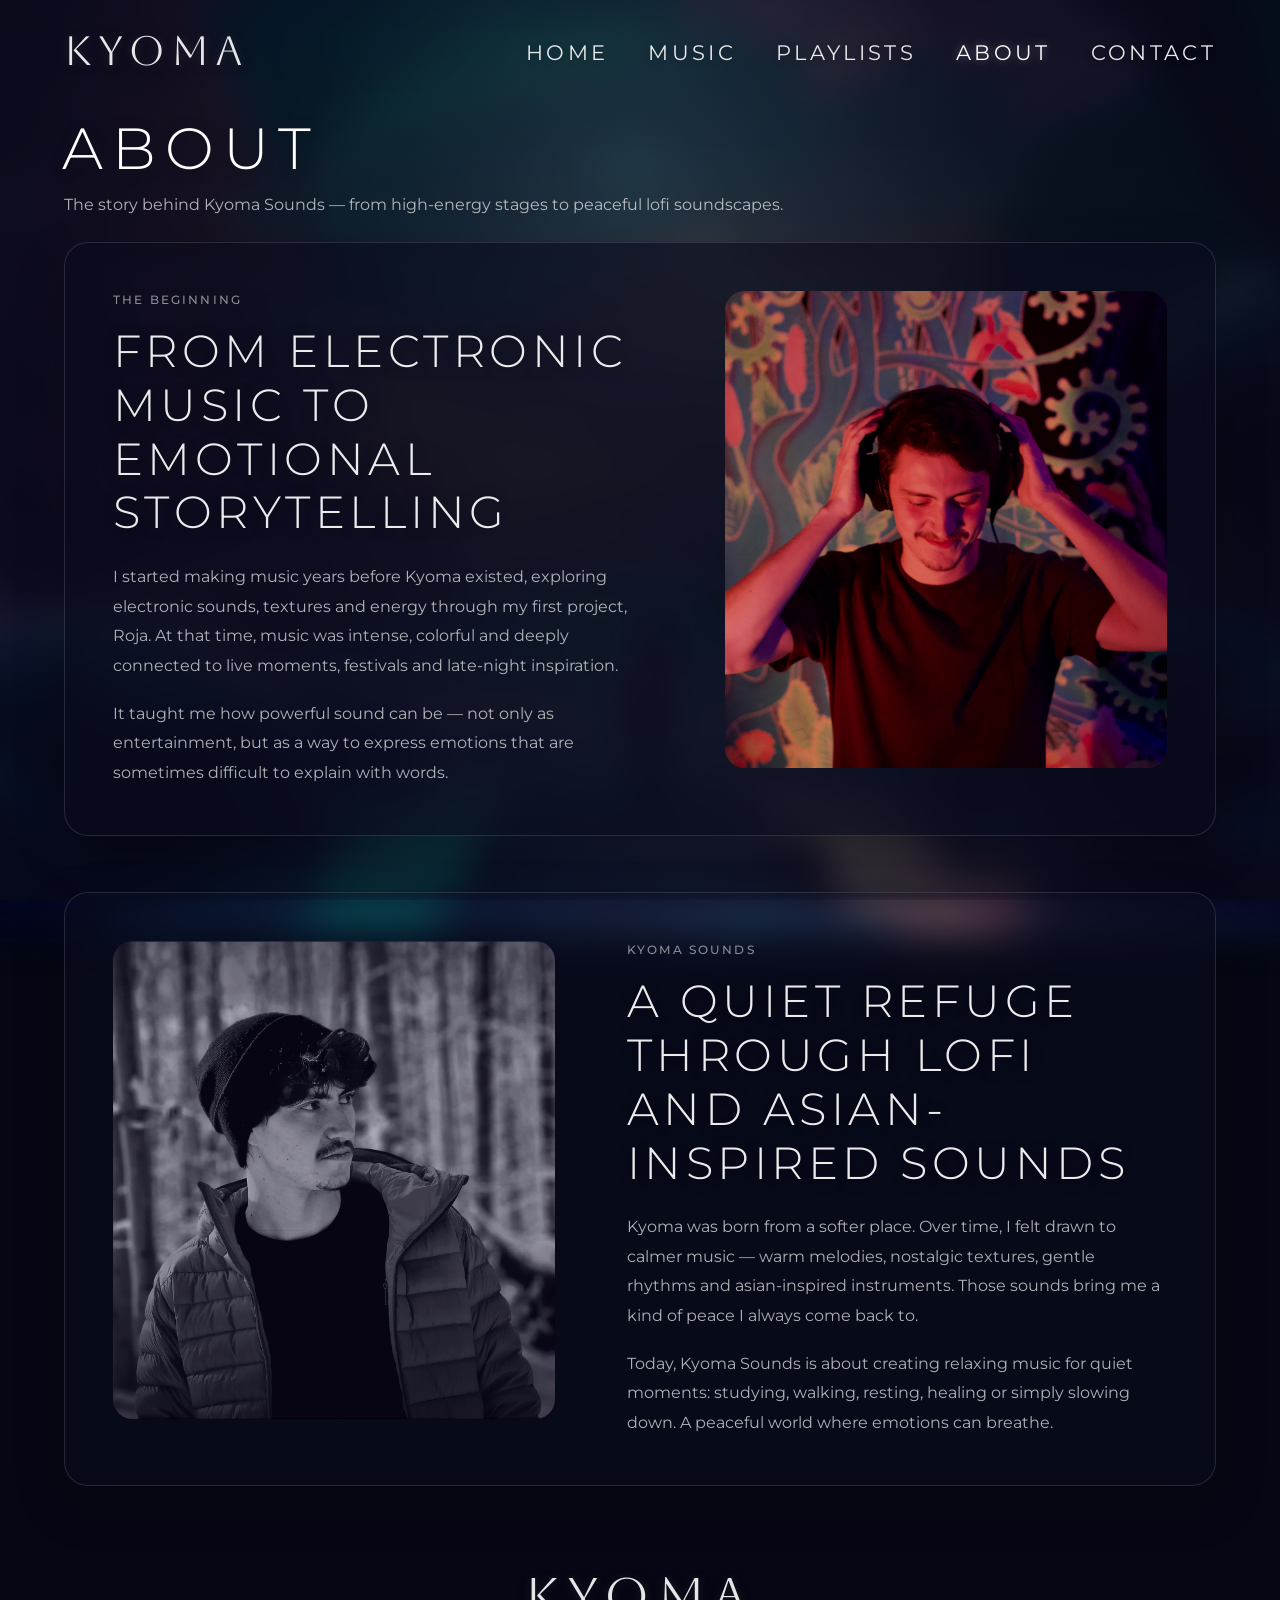
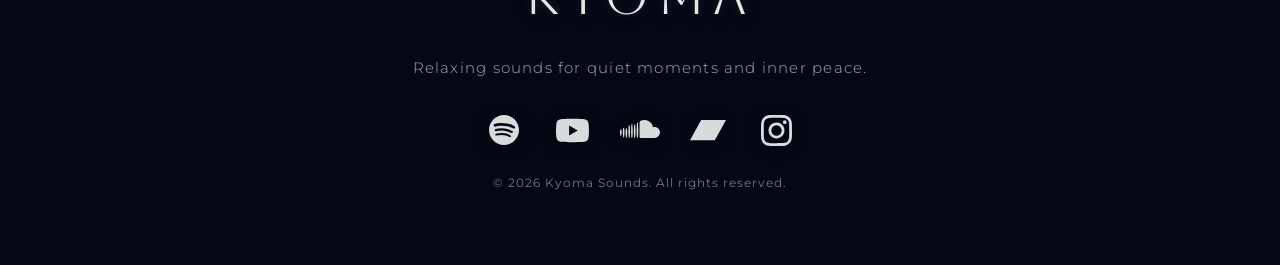
==== commit eefeb241: "right css file" ====
--- a/about.html
+++ b/about.html
@@ -10,7 +10,7 @@
     <link href="https://fonts.googleapis.com/css2?family=Aboreto&family=Cinzel:wght@400..900&family=Inter:ital,opsz,wght@0,14..32,100..900;1,14..32,100..900&family=Montserrat:ital,wght@0,100..900;1,100..900&display=swap" rel="stylesheet">
     
     <!-- CSS -->
-    <link rel="stylesheet" href="styles/style-clean.css">
+    <link rel="stylesheet" href="styles/style.css">
     
     <!-- JavaScript -->
     <script src="scripts/main.js" defer></script>
--- a/styles/style.css
+++ b/styles/style.css
@@ -0,0 +1,1493 @@
+/* =========================
+RESET / BASE
+========================= */
+
+*, *::before, *::after {
+    box-sizing: border-box;
+}
+
+html {
+    font-size: 100%;
+    -webkit-text-size-adjust: 100%;
+}
+
+body {
+    margin: 0;
+    min-height: 100vh;
+    line-height: 1.5;
+    font-family: "Montserrat", sans-serif;
+}
+
+img, picture, video, canvas, svg {
+    display: block;
+    max-width: 100%;
+}
+
+input, button, textarea, select {
+    font: inherit;
+}
+
+p, h1, h2, h3, h4, h5, h6 {
+    margin: 0;
+    overflow-wrap: break-word;
+}
+
+a {
+    color: inherit;
+    text-decoration: none;
+}
+
+ul, ol {
+    margin: 0;
+    padding: 0;
+    list-style: none;
+}
+
+
+/* =========================
+GLOBAL LAYOUT
+========================= */
+
+.container {
+    width: min(100% - 40px, 1500px);
+    margin-inline: auto;
+}
+
+
+/* =========================
+SHARED INTERNAL PAGES BACKGROUND
+Music / Playlists / About / Contact
+========================= */
+
+.music-body,
+.about-body,
+.contact-body {
+    min-height: 100vh;
+    color: white;
+    position: relative;
+    background: #050814;
+}
+
+.music-body::before,
+.about-body::before,
+.contact-body::before {
+    content: "";
+    position: fixed;
+    inset: 0;
+    
+    background-image: url(../assets/background-images/image00001.png);
+    background-size: cover;
+    background-position: center;
+    background-repeat: no-repeat;
+    
+    filter: blur(16px);
+    transform: scale(1.08);
+    opacity: 0.85;
+    
+    z-index: -2;
+}
+
+.music-body::after,
+.about-body::after,
+.contact-body::after {
+    content: "";
+    position: fixed;
+    inset: 0;
+    
+    background:
+        radial-gradient(
+            circle at 50% 18%,
+            rgba(120, 180, 210, 0.16),
+            transparent 34%
+        ),
+        linear-gradient(
+            to bottom,
+            rgba(5, 8, 20, 0.86),
+            rgba(8, 10, 24, 0.80)
+        );
+    
+    z-index: -1;
+}
+
+
+/* =========================
+HOME PAGE
+Header hero, Inner Peace...
+========================= */
+
+.header {
+    min-height: 100vh;
+    
+    background-image: url(../assets/background-images/image00001.png);
+    background-size: cover;
+    background-position: center 100%;
+    background-repeat: no-repeat;
+    
+    display: flex;
+    flex-direction: column;
+    align-items: center;
+    
+    position: relative;
+    overflow: hidden;
+}
+
+.header::before {
+    content: "";
+    position: absolute;
+    inset: 0;
+    
+    background:
+    radial-gradient(
+    circle at center 45%,
+    rgba(0, 0, 0, 0.15) 0%,
+    rgba(0, 0, 0, 0.07) 30%,
+    rgba(0, 0, 0, 0) 58%
+    ),
+    linear-gradient(
+    to bottom,
+    rgba(0, 0, 0, 0.38) 0%,
+    rgba(0, 0, 0, 0.14) 24%,
+    rgba(0, 0, 0, 0.06) 50%,
+    rgba(0, 0, 0, 0.30) 100%
+    );
+}
+
+.header > * {
+    position: relative;
+    z-index: 2;
+}
+
+
+/* =========================
+NAVBAR — MOBILE FIRST
+========================= */
+
+.navbar {
+    width: 100%;
+    padding: 32px 0;
+    
+    display: flex;
+    justify-content: center;
+    align-items: center;
+    
+    position: relative;
+}
+
+/* Logo */
+
+.navbar__logo {
+    font-family: "Aboreto", serif;
+    font-size: clamp(38px, 10.5vw, 52px);
+    font-weight: 400;
+    letter-spacing: 0.14em;
+    text-transform: uppercase;
+    
+    color: rgba(255, 255, 255, 0.9);
+    
+    text-shadow:
+    0 0 8px rgba(255, 255, 255, 0.10),
+    0 2px 14px rgba(0, 0, 0, 0.22);
+    
+    line-height: 1;
+    -webkit-font-smoothing: antialiased;
+    text-rendering: geometricPrecision;
+    
+    position: relative;
+    z-index: 30;
+}
+
+.navbar__logo:hover {
+    text-shadow: 0 0 8px rgba(255, 255, 255, 0.4);
+}
+
+/* Burger */
+
+.navbar__toggle {
+    position: absolute;
+    right: 0;
+    top: 50%;
+    transform: translateY(-50%);
+    
+    width: 44px;
+    height: 44px;
+    
+    display: flex;
+    flex-direction: column;
+    justify-content: center;
+    align-items: center;
+    gap: 9px;
+    
+    background: transparent;
+    border: none;
+    padding: 0;
+    cursor: pointer;
+    
+    z-index: 30;
+}
+
+.navbar__toggle:focus:not(:focus-visible) {
+    outline: none;
+}
+
+.navbar__toggle:focus-visible {
+    outline: 2px solid rgba(255, 255, 255, 0.45);
+    outline-offset: 5px;
+    border-radius: 8px;
+}
+
+.navbar__toggle span {
+    display: block;
+    width: 32px;
+    height: 2px;
+    
+    background: rgba(255, 255, 255, 0.92);
+    border-radius: 999px;
+    
+    box-shadow: 0 2px 10px rgba(0, 0, 0, 0.28);
+    
+    transition: transform 0.25s ease;
+}
+
+/* Burger ouvert = croix */
+
+.navbar__toggle--open span:first-child {
+    transform: translateY(5.5px) rotate(45deg);
+}
+
+.navbar__toggle--open span:last-child {
+    transform: translateY(-5.5px) rotate(-45deg);
+}
+
+/* Menu caché par défaut */
+
+.navbar__links {
+    display: none;
+}
+
+/* Menu ouvert — mobile fullscreen */
+
+.navbar__links--open {
+    position: fixed;
+    inset: 0;
+    
+    width: 100vw;
+    height: 100vh;
+    height: 100dvh;
+    
+    display: flex;
+    flex-direction: column;
+    justify-content: center;
+    align-items: center;
+    gap: 36px;
+    
+    padding: 160px 24px 240px;
+    
+    background:
+    linear-gradient(
+    to bottom,
+    rgba(5, 8, 20, 0.94),
+    rgba(10, 12, 30, 0.82)
+    );
+    
+    backdrop-filter: blur(18px);
+    -webkit-backdrop-filter: blur(18px);
+    
+    border: none;
+    border-radius: 0;
+    box-shadow: none;
+    
+    z-index: 20;
+}
+
+.navbar__links a {
+    color: white;
+    
+    font-weight: 400;
+    font-size: clamp(1.15rem, 4.2vw, 1.7rem);
+    letter-spacing: 0.20em;
+    text-transform: uppercase;
+    
+    opacity: 0.9;
+    text-shadow: 0 2px 10px rgba(0, 0, 0, 0.28);
+    
+    transition: opacity 0.25s ease, text-shadow 0.25s ease;
+}
+
+.navbar__links a:hover,
+.navbar__links a.active {
+    opacity: 1;
+    text-shadow: 0 0 8px rgba(255, 255, 255, 0.35);
+}
+
+
+/* =========================
+NAVBAR SOCIAL LINKS
+Icônes utilisées dans le menu mobile
+========================= */
+
+.navbar__social-links {
+    display: none;
+}
+
+.navbar.menu-open .navbar__social-links {
+    position: fixed;
+    left: 50%;
+    bottom: 56px;
+    transform: translateX(-50%);
+    
+    display: flex;
+    justify-content: center;
+    align-items: center;
+    gap: 22px;
+    
+    z-index: 30;
+}
+
+.navbar__social-links a {
+    width: 44px;
+    height: 44px;
+    
+    display: flex;
+    justify-content: center;
+    align-items: center;
+    
+    opacity: 0.85;
+    
+    transition: opacity 0.25s ease, transform 0.25s ease;
+}
+
+.navbar__social-links a:hover {
+    opacity: 1;
+    transform: translateY(-3px);
+}
+
+.navbar__social-links img {
+    display: block;
+    
+    max-width: none;
+    max-height: none;
+    
+    filter:
+    brightness(0) invert(1)
+    drop-shadow(0 2px 8px rgba(0, 0, 0, 0.28));
+}
+
+
+/* =========================
+HERO CONTENT — HOME
+========================= */
+
+.hero-content {
+    display: flex;
+    flex-direction: column;
+    justify-content: center;
+    align-items: center;
+    
+    text-align: center;
+    color: white;
+    
+    margin-top: auto;
+    margin-bottom: auto;
+    
+    transform: translateY(-60px);
+    padding: 0 24px;
+}
+
+.hero-title {
+    font-family: "Montserrat", sans-serif;
+    font-size: clamp(2rem, 10vw, 3.4rem);
+    font-weight: 300;
+    text-transform: uppercase;
+    letter-spacing: 0.16em;
+    
+    text-shadow:
+    0 2px 12px rgba(0, 0, 0, 0.25),
+    0 0 18px rgba(255, 255, 255, 0.08);
+    
+    margin-bottom: 18px;
+}
+
+/* Menu ouvert sur Home :
+on cache Inner Peace + les icônes du hero.
+Les icônes visibles sont celles de .navbar__social-links.
+*/
+
+.header.menu-open .hero-title {
+    opacity: 0;
+}
+
+.header.menu-open .hero-content .social-links {
+    display: none;
+}
+
+/* Icônes sociales du hero Home */
+
+.social-links {
+    display: flex;
+    justify-content: center;
+    align-items: center;
+    gap: 18px;
+}
+
+.social-links a {
+    width: 40px;
+    height: 40px;
+    
+    display: flex;
+    justify-content: center;
+    align-items: center;
+    
+    opacity: 0.85;
+    
+    transition: opacity 0.25s ease, transform 0.25s ease;
+}
+
+.social-links a:hover {
+    opacity: 1;
+    transform: translateY(-3px);
+}
+
+.social-links img {
+    display: block;
+    
+    max-width: none;
+    max-height: none;
+    
+    filter:
+    brightness(0) invert(1)
+    drop-shadow(0 2px 8px rgba(0, 0, 0, 0.28));
+}
+
+
+/* =========================
+ICÔNES — TAILLES
+Réutilisées par hero + navbar menu
+========================= */
+
+.spotify-icon {
+    width: 28px;
+}
+
+.youtube-icon {
+    width: 31px;
+}
+
+.soundcloud-icon {
+    width: 38px;
+    transform: translateY(-1px);
+}
+
+.bandcamp-icon {
+    width: 34px;
+}
+
+.instagram-icon {
+    width: 29px;
+}
+
+
+/* =========================
+FOOTER
+========================= */
+
+.site-footer {
+    color: white;
+    padding: 72px 0 72px;
+    
+    position: relative;
+    z-index: 1;
+}
+
+.site-footer__content {
+    display: flex;
+    flex-direction: column;
+    align-items: center;
+    gap: 22px;
+    
+    text-align: center;
+}
+
+.site-footer__logo {
+    font-family: "Aboreto", serif;
+    font-size: clamp(2rem, 5vw, 3.2rem);
+    font-weight: 400;
+    letter-spacing: 0.16em;
+    text-transform: uppercase;
+    
+    color: rgba(255, 255, 255, 0.9);
+    
+    text-shadow:
+    0 0 8px rgba(255, 255, 255, 0.10),
+    0 2px 14px rgba(0, 0, 0, 0.22);
+    
+    transition:
+    opacity 0.25s ease,
+    text-shadow 0.25s ease,
+    transform 0.25s ease;
+}
+
+.site-footer__logo:hover {
+    opacity: 1;
+    text-shadow:
+    0 0 10px rgba(255, 255, 255, 0.35),
+    0 2px 16px rgba(0, 0, 0, 0.28);
+    
+    transform: translateY(-2px);
+}
+
+.site-footer__tagline {
+    font-size: 0.95rem;
+    font-weight: 300;
+    letter-spacing: 0.08em;
+    
+    color: rgba(255, 255, 255, 0.65);
+}
+
+.site-footer__social-links {
+    margin-top: 6px;
+}
+
+.site-footer__copyright {
+    font-size: 0.78rem;
+    letter-spacing: 0.08em;
+    
+    color: rgba(255, 255, 255, 0.45);
+}
+
+
+/* =========================
+PAGE HEADER — PAGES INTERNES
+========================= */
+
+.music-header {
+    background: transparent;
+    color: white;
+    
+    position: relative;
+    z-index: 10;
+}
+
+.music-header--overlay {
+    position: absolute;
+    top: 0;
+    left: 0;
+    width: 100%;
+    z-index: 10;
+
+    background: transparent;
+}
+
+
+/* =========================
+SHARED INTERNAL PAGE CONTENT
+========================= */
+
+.music-page,
+.about-page,
+.contact-page {
+    color: white;
+    padding: 0px 0 0;
+    position: relative;
+    z-index: 1;
+}
+
+.music-page {
+    padding: 0;
+}
+
+.music-section,
+.playlist-section,
+.about-section,
+.contact-section {
+    max-width: none;
+    margin: 0;
+}
+
+/* Heading */
+
+.section-heading {
+    max-width: 760px;
+    margin-bottom: 22px;
+}
+
+.section-heading h1 {
+    font-family: "Montserrat", sans-serif;
+    font-size: clamp(2rem, 5.4vw, 3.6rem);
+
+    
+    font-weight: 300;
+    letter-spacing: 0.16em;
+    text-transform: uppercase;
+    
+    transform: translateX(-0.04em);
+    
+    margin-bottom: 0;
+    
+    text-shadow:
+    0 2px 14px rgba(0, 0, 0, 0.35),
+    0 0 22px rgba(255, 255, 255, 0.08);
+}
+
+.section-heading p {
+    font-size: 1rem;
+    line-height: 1.8;
+    
+    color: rgba(255, 255, 255, 0.68);
+}
+
+
+/* =========================
+MUSIC PAGE
+Grid releases, cards...
+========================= */
+
+/* =========================
+LATEST RELEASE HERO
+========================= */
+
+/* .latest-release-hero {
+    min-height: 100vh;
+    display: flex;
+    align-items: center;
+
+    position: relative;
+    overflow: hidden;
+
+    padding: 120px 0 64px;
+
+    background-image:
+        linear-gradient(
+            to right,
+            rgba(5, 8, 20, 0.82),
+            rgba(5, 8, 20, 0.58),
+            rgba(5, 8, 20, 0.90)
+        ),
+        url("../assets/artworks/Kyoma - Where We Belong (Artwork).jpg");
+
+    background-size: cover;
+    background-position: center;
+    background-repeat: no-repeat;
+} */
+
+.latest-release-hero {
+    min-height: 100vh;
+    display: flex;
+    align-items: center;
+
+    position: relative;
+    overflow: hidden;
+
+    padding: 120px 0 64px;
+
+    background-image:
+        linear-gradient(
+            to right,
+            rgba(5, 8, 20, 0.82),
+            rgba(5, 8, 20, 0.58),
+            rgba(5, 8, 20, 0.90)
+        ),
+        url("../assets/background-images/koharu-background-image.png");
+
+    background-size: cover;
+    background-position: center;
+    background-repeat: no-repeat;
+}
+
+.latest-release-hero::before {
+    content: "";
+    position: absolute;
+    inset: 0;
+    
+    backdrop-filter: blur(18px);
+    -webkit-backdrop-filter: blur(18px);
+    
+    z-index: 0;
+}
+
+
+
+.latest-release-hero__inner {
+    position: relative;
+    z-index: 1;
+    
+    display: grid;
+    grid-template-columns: 1fr;
+    gap: 40px;
+    
+    align-items: center;
+}
+
+.latest-release-hero__cover {
+    max-width: 430px;
+    margin-inline: auto;
+    
+    border-radius: 22px;
+    overflow: hidden;
+    
+    box-shadow:
+    0 24px 80px rgba(0, 0, 0, 0.45),
+    0 0 60px rgba(120, 180, 210, 0.12);
+}
+
+.latest-release-hero__cover img {
+    width: 100%;
+    aspect-ratio: 1 / 1;
+    object-fit: cover;
+}
+
+.latest-release-hero__content {
+    max-width: 620px;
+    text-align: center;
+}
+
+.latest-release-hero__label {
+    display: inline-block;
+    margin-bottom: 18px;
+    
+    font-size: 0.78rem;
+    font-weight: 500;
+    letter-spacing: 0.22em;
+    text-transform: uppercase;
+    
+    color: rgba(255, 255, 255, 0.58);
+}
+
+.latest-release-hero__content h1 {
+    margin-bottom: 24px;
+    
+    font-size: clamp(2.4rem, 6vw, 4.6rem);
+    font-weight: 300;
+    line-height: 1.05;
+    letter-spacing: 0.12em;
+    text-transform: uppercase;
+    
+    color: rgba(255, 255, 255, 0.95);
+    
+    text-shadow:
+    0 2px 18px rgba(0, 0, 0, 0.45),
+    0 0 28px rgba(255, 255, 255, 0.10);
+}
+
+.latest-release-hero__content p {
+    margin-bottom: 32px;
+    
+    font-size: 1rem;
+    line-height: 1.8;
+    
+    color: rgba(255, 255, 255, 0.72);
+}
+
+.latest-release-hero__link {
+    display: inline-block;
+    
+    padding: 14px 30px;
+    
+    border: 1px solid rgba(255, 255, 255, 0.24);
+    border-radius: 999px;
+    
+    font-size: 0.78rem;
+    font-weight: 500;
+    letter-spacing: 0.18em;
+    text-transform: uppercase;
+    
+    color: rgba(255, 255, 255, 0.92);
+    background: rgba(255, 255, 255, 0.08);
+    
+    backdrop-filter: blur(10px);
+    -webkit-backdrop-filter: blur(10px);
+    
+    transition:
+    transform 0.25s ease,
+    background 0.25s ease,
+    border-color 0.25s ease,
+    box-shadow 0.25s ease;
+}
+
+.latest-release-hero__link:hover {
+    transform: translateY(-3px);
+    background: rgba(255, 255, 255, 0.14);
+    border-color: rgba(255, 255, 255, 0.36);
+    box-shadow: 0 14px 40px rgba(0, 0, 0, 0.28);
+}
+
+
+.music-section {
+    padding-top: 72px;
+}
+
+.music-grid {
+    display: grid;
+    grid-template-columns: 1fr;
+    gap: 44px;
+}
+
+/* Music Cards */
+
+.music-card {
+    background: rgba(10, 12, 30, 0.62);
+    border: 1px solid rgba(255, 255, 255, 0.12);
+    border-radius: 24px;
+    overflow: hidden;
+    
+    backdrop-filter: blur(10px);
+    -webkit-backdrop-filter: blur(10px);
+    
+    box-shadow: 0 18px 50px rgba(0, 0, 0, 0.22);
+    
+    transition:
+    transform 0.28s ease,
+    border-color 0.28s ease,
+    background 0.28s ease,
+    box-shadow 0.28s ease;
+}
+
+.music-card:hover {
+    transform: translateY(-6px);
+    background: rgba(255, 255, 255, 0.065);
+    border-color: rgba(255, 255, 255, 0.18);
+    box-shadow: 0 24px 70px rgba(0, 0, 0, 0.34);
+}
+
+.music-card__image-link {
+    display: block;
+    aspect-ratio: 1 / 1;
+    overflow: hidden;
+}
+
+.music-card__image-link img {
+    width: 100%;
+    height: 100%;
+    object-fit: cover;
+    
+    transition: transform 0.35s ease;
+}
+
+.music-card:hover .music-card__image-link img {
+    transform: scale(1.04);
+}
+
+.music-card__content {
+    padding: 16px;
+}
+
+.music-card__content h2 {
+    font-size: 1.25rem;
+    font-weight: 500;
+    letter-spacing: 0.04em;
+    
+    margin-bottom: 6px;
+}
+
+.music-card__content p {
+    color: rgba(255, 255, 255, 0.62);
+    font-size: 0.95rem;
+    
+    margin-bottom: 22px;
+}
+
+.music-card__link {
+    display: inline-block;
+    
+    font-size: 0.78rem;
+    font-weight: 500;
+    letter-spacing: 0.18em;
+    text-transform: uppercase;
+    
+    color: rgba(255, 255, 255, 0.9);
+    
+    opacity: 0.85;
+    transition: opacity 0.25s ease, text-shadow 0.25s ease;
+}
+
+.music-card__link:hover {
+    opacity: 1;
+    text-shadow: 0 0 8px rgba(255, 255, 255, 0.35);
+}
+
+
+/* =========================
+PLAYLISTS PAGE
+========================= */
+
+.playlist-grid {
+    display: grid;
+    grid-template-columns: 1fr;
+    gap: 40px;
+    
+    max-width: 1800px;
+    margin-inline: auto;
+}
+
+.playlist-card {
+    text-align: center;
+}
+
+.playlist-card__content {
+    display: flex;
+    flex-direction: column;
+    align-items: center;
+}
+
+.playlist-card__content h2 {
+    max-width: 320px;
+}
+
+.playlist-card__content p {
+    max-width: 360px;
+    line-height: 1.7;
+}
+
+
+/* =========================
+ABOUT PAGE
+========================= */
+
+.about-story {
+    display: grid;
+    grid-template-columns: 1fr;
+    gap: 32px;
+    
+    margin-bottom: 40px;
+    padding: 28px;
+    
+    background: rgba(10, 12, 30, 0.62);
+    border: 1px solid rgba(255, 255, 255, 0.12);
+    border-radius: 24px;
+    
+    backdrop-filter: blur(10px);
+    -webkit-backdrop-filter: blur(10px);
+    
+    box-shadow: 0 18px 50px rgba(0, 0, 0, 0.22);
+}
+
+.about-story:last-child {
+    margin-bottom: 0;
+}
+
+.about-story__text {
+    display: flex;
+    flex-direction: column;
+    justify-content: center;
+}
+
+.about-story__label {
+    display: inline-block;
+    
+    margin-bottom: 16px;
+    
+    font-size: 0.75rem;
+    font-weight: 500;
+    letter-spacing: 0.18em;
+    text-transform: uppercase;
+    
+    color: rgba(255, 255, 255, 0.52);
+}
+
+.about-story__text h2 {
+    max-width: 700px;
+    
+    margin-bottom: 22px;
+    
+    font-family: "Montserrat", sans-serif;
+    font-size: clamp(1.65rem, 4vw, 2.8rem);
+    font-weight: 300;
+    line-height: 1.2;
+    letter-spacing: 0.10em;
+    text-transform: uppercase;
+    
+    color: rgba(255, 255, 255, 0.92);
+    
+    text-shadow:
+    0 2px 14px rgba(0, 0, 0, 0.35),
+    0 0 22px rgba(255, 255, 255, 0.06);
+}
+
+.about-story__text p {
+    max-width: 720px;
+    
+    margin-bottom: 18px;
+    
+    font-size: 1rem;
+    line-height: 1.85;
+    
+    color: rgba(255, 255, 255, 0.68);
+}
+
+.about-story__text p:last-child {
+    margin-bottom: 0;
+}
+
+.about-story__image {
+    overflow: hidden;
+    
+    border-radius: 20px;
+    aspect-ratio: 4 / 5;
+    
+    background: rgba(255, 255, 255, 0.06);
+}
+
+.about-story__image img {
+    width: 100%;
+    height: 100%;
+    object-fit: cover;
+    
+    filter: brightness(0.88) saturate(0.85) contrast(1.05);
+    
+    transition:
+    transform 0.35s ease,
+    filter 0.35s ease;
+}
+
+.about-story:hover .about-story__image img {
+    transform: scale(1.04);
+}
+
+
+/* =========================
+CONTACT PAGE
+========================= */
+
+.contact-section {
+    width: 100%;
+}
+
+.contact-section .section-heading {
+    margin-bottom: 40px;
+}
+
+.contact-card {
+    min-height: 470px;
+    
+    display: flex;
+    justify-content: center;
+    align-items: center;
+    
+    position: relative;
+    overflow: hidden;
+    
+    padding: 52px 32px;
+    
+    background: rgba(10, 12, 30, 0.62);
+    border: 1px solid rgba(255, 255, 255, 0.10);
+    border-radius: 24px;
+    
+    backdrop-filter: blur(10px);
+    -webkit-backdrop-filter: blur(10px);
+    
+    box-shadow:
+    0 18px 50px rgba(0, 0, 0, 0.22),
+    0 0 44px rgba(120, 150, 255, 0.045);
+}
+
+.contact-card::before {
+    content: "";
+    position: absolute;
+    inset: 0;
+    
+    background-image:
+    linear-gradient(
+    rgba(8, 10, 24, 0.72),
+    rgba(8, 10, 24, 0.82)
+    ),
+    url("../assets/background-images/image00001.png");
+    
+    background-size: cover;
+    background-position: center;
+    opacity: 0.35;
+    
+    filter: blur(2px);
+    transform: scale(1.04);
+    
+    z-index: -1;
+    
+    transition:
+    opacity 0.4s ease,
+    transform 0.4s ease,
+    filter 0.4s ease;
+}
+
+.contact-card:hover::before {
+    opacity: 0.5;
+    transform: scale(1.06);
+    filter: blur(1px);
+}
+
+.contact-card__content {
+    max-width: 760px;
+    text-align: center;
+    position: relative;
+    z-index: 1;
+}
+
+.contact-card__label {
+    display: inline-block;
+    margin-bottom: 18px;
+    
+    font-size: 0.75rem;
+    font-weight: 500;
+    letter-spacing: 0.22em;
+    text-transform: uppercase;
+    
+    color: rgba(255, 255, 255, 0.52);
+}
+
+.contact-card__content h2 {
+    margin-bottom: 24px;
+    
+    font-family: "Montserrat", sans-serif;
+    font-size: clamp(2.4rem, 6vw, 4.6rem);
+    font-weight: 300;
+    line-height: 1.05;
+    letter-spacing: 0.12em;
+    text-transform: uppercase;
+    
+    color: rgba(255, 255, 255, 0.94);
+    
+    text-shadow:
+    0 2px 14px rgba(0, 0, 0, 0.35),
+    0 0 22px rgba(255, 255, 255, 0.08);
+}
+
+.contact-card__content p {
+    max-width: 680px;
+    margin: 0 auto 28px;
+    
+    font-size: 1rem;
+    line-height: 1.8;
+    
+    color: rgba(255, 255, 255, 0.74);
+}
+
+.contact-card__email {
+    display: inline-block;
+    margin-bottom: 28px;
+    
+    font-size: clamp(1rem, 3vw, 1.35rem);
+    font-weight: 300;
+    letter-spacing: 0.08em;
+    
+    color: rgba(255, 255, 255, 0.9);
+    
+    transition:
+    opacity 0.25s ease,
+    text-shadow 0.25s ease,
+    transform 0.25s ease;
+}
+
+.contact-card__email:hover {
+    opacity: 1;
+    text-shadow: 0 0 10px rgba(255, 255, 255, 0.35);
+    transform: translateY(-2px);
+}
+
+.contact-card__social-links {
+    gap: 26px;
+}
+
+.contact-card__social-links a {
+    width: 46px;
+    height: 46px;
+}
+
+
+/* =========================
+SCROLL REVEAL ANIMATION
+========================= */
+
+.reveal {
+    opacity: 0;
+    transform: translateY(34px);
+    transition:
+    opacity 0.8s ease,
+    transform 0.8s ease;
+}
+
+.reveal.reveal--visible {
+    opacity: 1;
+    transform: translateY(0);
+}
+
+
+/* =========================
+RESPONSIVE
+========================= */
+
+/* ≥ 640px : grands téléphones / petites tablettes */
+
+@media (min-width: 640px) {
+    .hero-title {
+        font-size: clamp(2.4rem, 7vw, 4rem);
+    }
+    
+    .social-links {
+        gap: 22px;
+    }
+    
+    .social-links a {
+        width: 44px;
+        height: 44px;
+    }
+    
+    .spotify-icon {
+        width: 30px;
+    }
+    
+    .youtube-icon {
+        width: 33px;
+    }
+    
+    .soundcloud-icon {
+        width: 41px;
+    }
+    
+    .bandcamp-icon {
+        width: 36px;
+    }
+    
+    .instagram-icon {
+        width: 31px;
+    }
+}
+
+
+/* ≥ 768px : tablettes */
+
+@media (min-width: 768px) {
+    .container {
+        width: min(100% - 64px, 1500px);
+    }
+    
+    .music-grid,
+    .playlist-grid {
+        grid-template-columns: repeat(2, 1fr);
+    }
+}
+
+
+/* ≥ 900px : About layout */
+
+@media (min-width: 900px) {
+    .about-story {
+        grid-template-columns: 1.1fr 0.9fr;
+        gap: 56px;
+        
+        padding: 40px;
+        margin-bottom: 56px;
+    }
+    
+    .about-story--reverse {
+        grid-template-columns: 0.9fr 1.1fr;
+    }
+    
+    .about-story__image {
+        aspect-ratio: 1 / 1.08;
+    }
+}
+
+
+/* ≥ 1024px : desktop */
+
+@media (min-width: 1024px) {
+    .container {
+        width: min(100% - 128px, 1500px);
+    }
+    
+    .navbar {
+        padding: 32px 0;
+        justify-content: space-between;
+    }
+    
+    .navbar__logo {
+        font-size: clamp(36px, 3.2vw, 54px);
+        letter-spacing: 0.16em;
+    }
+    
+    .navbar__toggle {
+        display: none;
+    }
+    
+    .navbar__links,
+    .navbar__links--open {
+        position: static;
+        inset: auto;
+        transform: none;
+        
+        width: auto;
+        height: auto;
+        max-width: none;
+        
+        padding: 0;
+        
+        display: flex;
+        flex-direction: row;
+        justify-content: flex-end;
+        align-items: center;
+        gap: 40px;
+        
+        background: none;
+        backdrop-filter: none;
+        -webkit-backdrop-filter: none;
+        
+        border: none;
+        border-radius: 0;
+        box-shadow: none;
+        
+        z-index: auto;
+    }
+    
+    .navbar__links a {
+        font-size: 1.3rem;
+        letter-spacing: 0.16em;
+    }
+    
+    .navbar__social-links,
+    .navbar.menu-open .navbar__social-links {
+        display: none;
+    }
+    
+    .hero-content {
+        transform: translateY(-80px);
+        padding: 0;
+    }
+    
+    .hero-title {
+        font-size: clamp(1.5rem, 3vw, 3rem);
+        letter-spacing: 0.18em;
+    }
+    
+    .header.menu-open .hero-title {
+        opacity: 1;
+    }
+    
+    .header.menu-open .hero-content .social-links {
+        display: flex;
+    }
+    
+    .latest-release-hero {
+        min-height: 100vh;
+        /* padding: 80px 0; */
+    }
+    
+    .latest-release-hero__inner {
+        grid-template-columns: 0.9fr 1.1fr;
+        gap: 80px;
+    }
+    
+    .latest-release-hero__cover {
+        max-width: 460px;
+        margin-inline: 0;
+    }
+    
+    .latest-release-hero__content {
+        text-align: left;
+    }
+    
+    .music-grid,
+    .playlist-grid {
+        grid-template-columns: repeat(3, 1fr);
+    }
+    
+    .music-section .music-card__image-link {
+        aspect-ratio: 6 / 5;
+    }
+    
+    .playlist-section .music-card__image-link {
+        aspect-ratio: 1 / 1;
+    }
+    
+    .music-card__content {
+        padding: 18px 22px;
+    }
+    
+    .music-card__content p {
+        margin-bottom: 18px;
+    }
+    
+    .social-links {
+        gap: 24px;
+    }
+    
+    .social-links a {
+        width: 44px;
+        height: 44px;
+    }
+    
+    .spotify-icon {
+        width: 30px;
+    }
+    
+    .youtube-icon {
+        width: 33px;
+    }
+    
+    .soundcloud-icon {
+        width: 40px;
+    }
+    
+    .bandcamp-icon {
+        width: 36px;
+    }
+    
+    .instagram-icon {
+        width: 31px;
+    }
+}
+
+
+/* ≥ 1280px : desktop large */
+
+@media (min-width: 1280px) {
+    .about-story {
+        gap: 72px;
+        padding: 48px;
+    }
+}
+
+
+/* ≤ 700px : Contact mobile fixes */
+
+@media (max-width: 700px) {
+    .contact-card {
+        min-height: auto;
+        padding: 44px 24px;
+    }
+    
+    .contact-card__content h2 {
+        letter-spacing: 0.08em;
+    }
+    
+    .contact-card__content p {
+        font-size: 0.95rem;
+        line-height: 1.75;
+    }
+    
+    .contact-card__social-links {
+        gap: 18px;
+        flex-wrap: wrap;
+    }
+}
+
+
+/* ≤ 600px : About mobile fixes */
+
+@media (max-width: 600px) {
+    .about-story {
+        padding: 22px;
+        border-radius: 22px;
+    }
+    
+    .about-story__text h2 {
+        font-size: 1.55rem;
+        letter-spacing: 0.07em;
+    }
+    
+    .about-story__text p {
+        font-size: 0.95rem;
+        line-height: 1.75;
+    }
+    
+    .about-story__image {
+        border-radius: 18px;
+        aspect-ratio: 1 / 1;
+    }
+}
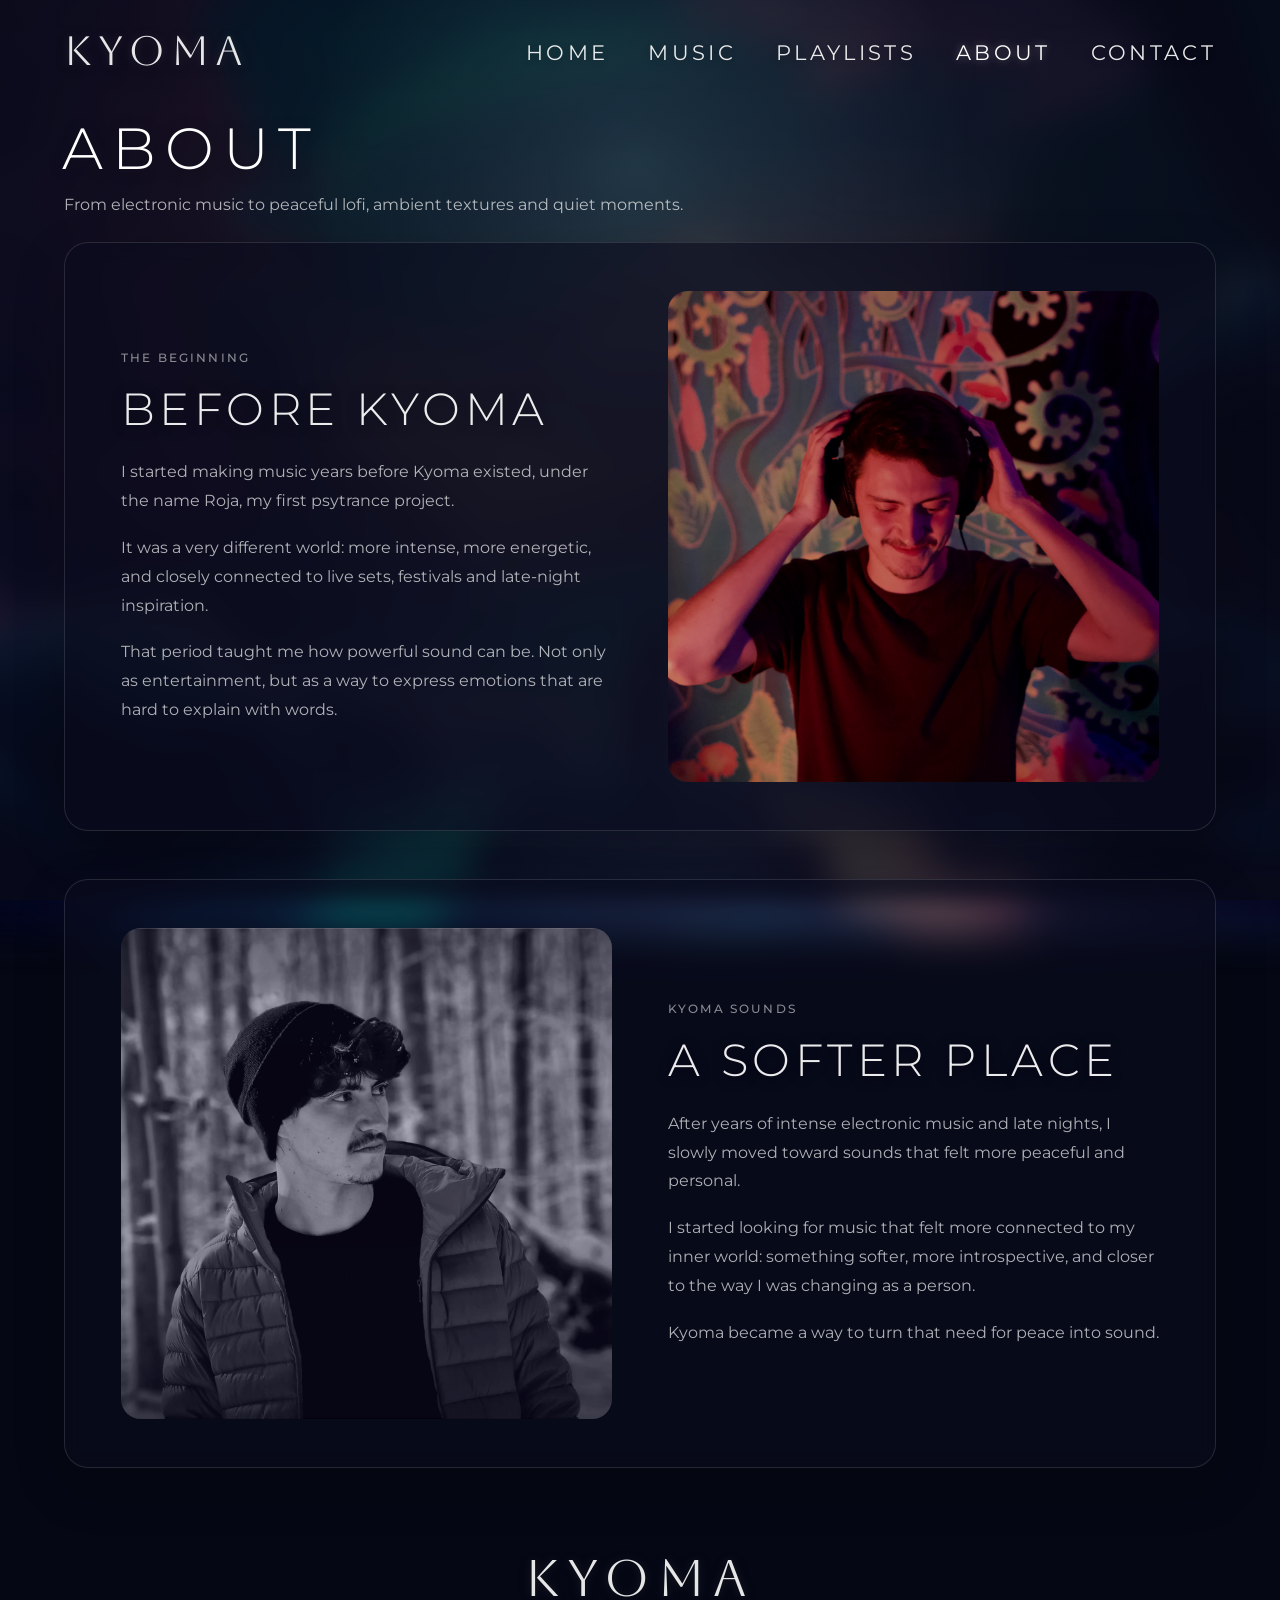
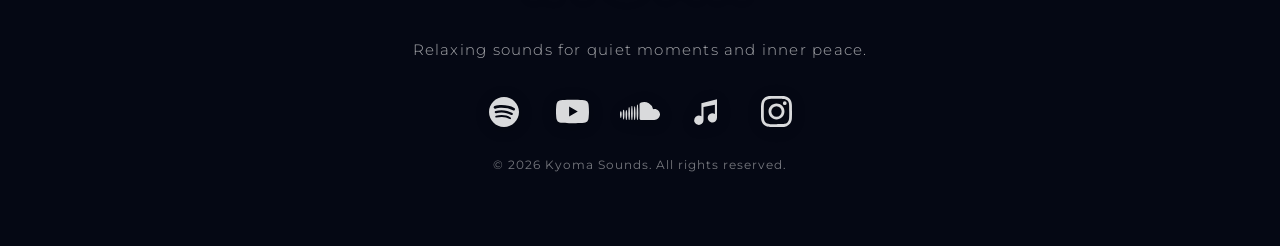
==== commit 45a35d01: "adding final touches and all hrefs" ====
--- a/about.html
+++ b/about.html
@@ -44,26 +44,26 @@
                     <li><a href="about.html" class="active">About</a></li>
                     <li><a href="contact.html">Contact</a></li>
                 </ul>
-
+                
                 <!-- Social Icons | Mobile Menu -->
                 <div class="navbar__social-links">
-                    <a href="#" aria-label="Spotify">
+                    <a href="https://open.spotify.com/artist/4o0RNVgB6vL98OQdazaY3g?si=lvSf1quMRXaGYrL1hKmFhA" aria-label="Spotify" target="_blank" rel="noopener noreferrer">
                         <img src="assets/icons/spotify.svg" alt="Spotify" class="spotify-icon">
                     </a>
                     
-                    <a href="#" aria-label="YouTube">
+                    <a href="https://www.youtube.com/@kyomasoundsmusic" aria-label="YouTube" target="_blank" rel="noopener noreferrer">
                         <img src="assets/icons/youtube.svg" alt="YouTube" class="youtube-icon">
                     </a>
                     
-                    <a href="#" aria-label="SoundCloud">
+                    <a href="https://soundcloud.com/kyomasounds" aria-label="SoundCloud" target="_blank" rel="noopener noreferrer">
                         <img src="assets/icons/soundcloud.svg" alt="SoundCloud" class="soundcloud-icon">
                     </a>
                     
-                    <a href="#" aria-label="Bandcamp">
-                        <img src="assets/icons/bandcamp.svg" alt="Bandcamp" class="bandcamp-icon">
+                    <a href="https://music.apple.com/be/artist/kyoma/1670567011?l" aria-label="Apple Music" target="_blank" rel="noopener noreferrer">
+                        <img src="assets/icons/applemusic.svg" alt="Apple Music" class="appleMusicIcon">
                     </a>
                     
-                    <a href="#" aria-label="Instagram">
+                    <a href="https://www.instagram.com/kyomasounds" aria-label="Instagram" target="_blank" rel="noopener noreferrer">
                         <img src="assets/icons/instagram.svg" alt="Instagram" class="instagram-icon">
                     </a>
                 </div>
@@ -84,90 +84,99 @@
                 
                 <div class="section-heading">
                     <h1>About</h1>
-                    <p>The story behind Kyoma Sounds — from high-energy stages to peaceful lofi soundscapes.</p>
+                    <p>From electronic music to peaceful lofi, ambient textures and quiet moments.
+                    </p>
                 </div>
-
+                
                 <!-- About Block 1 -->
                 <article class="about-story">
                     <div class="about-story__text">
                         <span class="about-story__label">The beginning</span>
-                        <h2>From electronic music to emotional storytelling</h2>
-
+                        <h2>BEFORE KYOMA</h2>
+                        
                         <p>
-                            I started making music years before Kyoma existed, exploring electronic sounds, textures and energy through my first project, Roja. At that time, music was intense, colorful and deeply connected to live moments, festivals and late-night inspiration.
+                            I started making music years before Kyoma existed, under the name Roja, my first psytrance project.
                         </p>
-
+                        
                         <p>
-                            It taught me how powerful sound can be — not only as entertainment, but as a way to express emotions that are sometimes difficult to explain with words.
+                            It was a very different world: more intense, more energetic, and closely connected to live sets, festivals and late-night inspiration.
+                        </p>
+                        
+                        <p>
+                            That period taught me how powerful sound can be. Not only as entertainment, but as a way to express emotions that are hard to explain with words.
                         </p>
                     </div>
-
+                    
                     <div class="about-story__image">
-                        <img src="assets/about/about-roja.png" alt="Roja performing music">
+                        <img src="assets/about/about-roja.webp" alt="Roja performing music" class="about-story_roja-img">
                     </div>
                 </article>
-
+                
                 <!-- About Block 2 -->
                 <article class="about-story about-story--reverse">
                     <div class="about-story__image">
-                        <img src="assets/about/about-kyoma.png" alt="Kyoma artist portrait">
+                        <img src="assets/about/about-kyoma.webp" alt="Kyoma artist portrait" class="about-story_kyoma-img">
                     </div>
-
+                    
                     <div class="about-story__text">
                         <span class="about-story__label">Kyoma Sounds</span>
-                        <h2>A quiet refuge through lofi and asian-inspired sounds</h2>
-
+                        <h2>A SOFTER PLACE</h2>
+                        
                         <p>
-                            Kyoma was born from a softer place. Over time, I felt drawn to calmer music — warm melodies, nostalgic textures, gentle rhythms and asian-inspired instruments. Those sounds bring me a kind of peace I always come back to.
+                            After years of intense electronic music and late nights, I slowly moved toward sounds that felt more peaceful and personal.
                         </p>
-
+                        
                         <p>
-                            Today, Kyoma Sounds is about creating relaxing music for quiet moments: studying, walking, resting, healing or simply slowing down. A peaceful world where emotions can breathe.
+                            I started looking for music that felt more connected to my inner world: something softer, more introspective, and closer to the way I was changing as a person.
                         </p>
+                        
+                        <p>Kyoma became a way to turn that need for peace into sound.
+                        </p>
+                        
                     </div>
                 </article>
                 
             </section>
-
+            
             <!-- =========================
             FOOTER
             ========================== -->
-
+            
             <footer class="site-footer">
                 <div class="container">
                     <div class="site-footer__content">
-
+                        
                         <a href="index.html" class="site-footer__logo">KYOMA</a>
-
+                        
                         <p class="site-footer__tagline">Relaxing sounds for quiet moments and inner peace.</p>
-
+                        
                         <!-- Social Icons | Footer -->
                         <div class="social-links site-footer__social-links">
-                            <a href="#" aria-label="Spotify">
+                            <a href="https://open.spotify.com/artist/4o0RNVgB6vL98OQdazaY3g?si=lvSf1quMRXaGYrL1hKmFhA" aria-label="Spotify" target="_blank" rel="noopener noreferrer">
                                 <img src="assets/icons/spotify.svg" alt="Spotify" class="spotify-icon">
                             </a>
-
-                            <a href="#" aria-label="YouTube">
+                            
+                            <a href="https://www.youtube.com/@kyomasoundsmusic" aria-label="YouTube" target="_blank" rel="noopener noreferrer">
                                 <img src="assets/icons/youtube.svg" alt="YouTube" class="youtube-icon">
                             </a>
-
-                            <a href="#" aria-label="SoundCloud">
+                            
+                            <a href="https://soundcloud.com/kyomasounds" aria-label="SoundCloud" target="_blank" rel="noopener noreferrer">
                                 <img src="assets/icons/soundcloud.svg" alt="SoundCloud" class="soundcloud-icon">
                             </a>
-
-                            <a href="#" aria-label="Bandcamp">
-                                <img src="assets/icons/bandcamp.svg" alt="Bandcamp" class="bandcamp-icon">
+                            
+                            <a href="https://music.apple.com/be/artist/kyoma/1670567011?l" aria-label="Apple Music" target="_blank" rel="noopener noreferrer">
+                                <img src="assets/icons/applemusic.svg" alt="Apple Music" class="appleMusicIcon">
                             </a>
-
-                            <a href="#" aria-label="Instagram">
+                            
+                            <a href="https://www.instagram.com/kyomasounds" aria-label="Instagram" target="_blank" rel="noopener noreferrer">
                                 <img src="assets/icons/instagram.svg" alt="Instagram" class="instagram-icon">
                             </a>
                         </div>
-
+                        
                         <p class="site-footer__copyright">
                             © 2026 Kyoma Sounds. All rights reserved.
                         </p>
-
+                        
                     </div>
                 </div>
             </footer>
--- a/styles/style.css
+++ b/styles/style.css
@@ -75,7 +75,7 @@
     position: fixed;
     inset: 0;
     
-    background-image: url(../assets/background-images/image00001.png);
+    background-image: url(../assets/background-images/main-background.webp);
     background-size: cover;
     background-position: center;
     background-repeat: no-repeat;
@@ -117,46 +117,58 @@
 
 .header {
     min-height: 100vh;
-    
-    background-image: url(../assets/background-images/image00001.png);
-    background-size: cover;
-    background-position: center 100%;
-    background-repeat: no-repeat;
-    
+
     display: flex;
     flex-direction: column;
     align-items: center;
-    
+
     position: relative;
     overflow: hidden;
+
+    background-color: #050814;
+}
+
+.headerVideo {
+    position: absolute;
+    inset: 0;
+
+    width: 100%;
+    height: 100%;
+
+    object-fit: cover;
+    object-position: center 100%;
+
+    z-index: 0;
+    pointer-events: none;
 }
 
 .header::before {
     content: "";
     position: absolute;
     inset: 0;
+
+    z-index: 1;
+    pointer-events: none;
     
     background:
     radial-gradient(
-    circle at center 45%,
-    rgba(0, 0, 0, 0.15) 0%,
-    rgba(0, 0, 0, 0.07) 30%,
-    rgba(0, 0, 0, 0) 58%
+        circle at center 45%,
+        rgba(0, 0, 0, 0.138) 0%,
+        rgba(0, 0, 0, 0.064) 30%,
+        rgba(0, 0, 0, 0) 58%
     ),
     linear-gradient(
-    to bottom,
-    rgba(0, 0, 0, 0.38) 0%,
-    rgba(0, 0, 0, 0.14) 24%,
-    rgba(0, 0, 0, 0.06) 50%,
-    rgba(0, 0, 0, 0.30) 100%
+        to bottom,
+        rgba(0, 0, 0, 0.35) 0%,
+        rgba(0, 0, 0, 0.13) 24%,
+        rgba(0, 0, 0, 0.055) 50%,
+        rgba(0, 0, 0, 0.276) 100%
     );
 }
-
-.header > * {
+.header > *:not(.headerVideo) {
     position: relative;
     z-index: 2;
 }
-
 
 /* =========================
 NAVBAR — MOBILE FIRST
@@ -477,8 +489,8 @@
     transform: translateY(-1px);
 }
 
-.bandcamp-icon {
-    width: 34px;
+.appleMusicIcon {
+    width: 32px;
 }
 
 .instagram-icon {
@@ -686,7 +698,7 @@
             rgba(5, 8, 20, 0.58),
             rgba(5, 8, 20, 0.90)
         ),
-        url("../assets/background-images/koharu-background-image.png");
+        url("../assets/background-images/koharu-background.webp");
 
     background-size: cover;
     background-position: center;
@@ -812,7 +824,43 @@
 
 
 .music-section {
-    padding-top: 72px;
+    padding-top: 44px;
+}
+
+.music-filters {
+    display: flex;
+    gap: 10px;
+    flex-wrap: wrap;
+    margin-top: 12px;
+}
+
+.music-filter {
+    padding: 12px 18px;
+
+    border: 1px solid rgba(255, 255, 255, 0.16);
+    border-radius: 999px;
+
+    background: rgba(10, 12, 30, 0.62);
+    color: rgba(255, 255, 255, 0.72);
+
+    font-size: 0.78rem;
+    font-weight: 500;
+    letter-spacing: 0.14em;
+    text-transform: uppercase;
+
+    cursor: pointer;
+
+    backdrop-filter: blur(10px);
+    -webkit-backdrop-filter: blur(10px);
+
+    transition: background 0.25s ease, color 0.25s ease, border-color 0.25s ease;
+}
+
+.music-filter:hover,
+.music-filter.active {
+    color: rgba(255, 255, 255, 0.95);
+    background: rgba(255, 255, 255, 0.10);
+    border-color: rgba(255, 255, 255, 0.32);
 }
 
 .music-grid {
@@ -913,13 +961,26 @@
     display: grid;
     grid-template-columns: 1fr;
     gap: 40px;
-    
+
     max-width: 1800px;
     margin-inline: auto;
 }
 
 .playlist-card {
     text-align: center;
+}
+
+.playlistCardLink {
+    display: block;
+    height: 100%;
+    color: inherit;
+    text-decoration: none;
+}
+
+.playlistCardLink:focus-visible {
+    outline: 2px solid rgba(255, 255, 255, 0.7);
+    outline-offset: 6px;
+    border-radius: inherit;
 }
 
 .playlist-card__content {
@@ -946,17 +1007,17 @@
     display: grid;
     grid-template-columns: 1fr;
     gap: 32px;
-    
+
     margin-bottom: 40px;
     padding: 28px;
-    
+
     background: rgba(10, 12, 30, 0.62);
     border: 1px solid rgba(255, 255, 255, 0.12);
     border-radius: 24px;
-    
+
     backdrop-filter: blur(10px);
     -webkit-backdrop-filter: blur(10px);
-    
+
     box-shadow: 0 18px 50px rgba(0, 0, 0, 0.22);
 }
 
@@ -972,44 +1033,44 @@
 
 .about-story__label {
     display: inline-block;
-    
+
     margin-bottom: 16px;
-    
+
     font-size: 0.75rem;
     font-weight: 500;
     letter-spacing: 0.18em;
     text-transform: uppercase;
-    
+
     color: rgba(255, 255, 255, 0.52);
 }
 
 .about-story__text h2 {
     max-width: 700px;
-    
+
     margin-bottom: 22px;
-    
+
     font-family: "Montserrat", sans-serif;
     font-size: clamp(1.65rem, 4vw, 2.8rem);
     font-weight: 300;
     line-height: 1.2;
     letter-spacing: 0.10em;
     text-transform: uppercase;
-    
+
     color: rgba(255, 255, 255, 0.92);
-    
+
     text-shadow:
-    0 2px 14px rgba(0, 0, 0, 0.35),
-    0 0 22px rgba(255, 255, 255, 0.06);
+        0 2px 14px rgba(0, 0, 0, 0.35),
+        0 0 22px rgba(255, 255, 255, 0.06);
 }
 
 .about-story__text p {
     max-width: 720px;
-    
+
     margin-bottom: 18px;
-    
+
     font-size: 1rem;
-    line-height: 1.85;
-    
+    line-height: 1.8;
+
     color: rgba(255, 255, 255, 0.68);
 }
 
@@ -1019,10 +1080,10 @@
 
 .about-story__image {
     overflow: hidden;
-    
+
     border-radius: 20px;
     aspect-ratio: 4 / 5;
-    
+
     background: rgba(255, 255, 255, 0.06);
 }
 
@@ -1030,18 +1091,23 @@
     width: 100%;
     height: 100%;
     object-fit: cover;
-    
+
+    transition:
+        transform 0.35s ease,
+        filter 0.35s ease;
+}
+
+.about-story_roja-img {
+    filter: brightness(0.82) saturate(0.75) contrast(1.05);   
+}
+
+.about-story_kyoma-img {
     filter: brightness(0.88) saturate(0.85) contrast(1.05);
-    
-    transition:
-    transform 0.35s ease,
-    filter 0.35s ease;
-}
-
+
+}
 .about-story:hover .about-story__image img {
     transform: scale(1.04);
 }
-
 
 /* =========================
 CONTACT PAGE
@@ -1240,8 +1306,8 @@
         width: 41px;
     }
     
-    .bandcamp-icon {
-        width: 36px;
+    .appleMusicIcon {
+        width: 38px;
     }
     
     .instagram-icon {
@@ -1264,23 +1330,25 @@
 }
 
 
-/* ≥ 900px : About layout */
 
 @media (min-width: 900px) {
     .about-story {
-        grid-template-columns: 1.1fr 0.9fr;
-        gap: 56px;
-        
+        grid-template-columns: 1fr 1fr;
+        gap: 48px;
+
         padding: 40px;
-        margin-bottom: 56px;
-    }
-    
+        margin-bottom: 48px;
+
+        align-items: center;
+    }
+
     .about-story--reverse {
-        grid-template-columns: 0.9fr 1.1fr;
-    }
-    
+        grid-template-columns: 1fr 1fr;
+    }
+
     .about-story__image {
-        aspect-ratio: 1 / 1.08;
+        aspect-ratio: 1 / 1;
+        max-height: 520px;
     }
 }
 
@@ -1424,7 +1492,7 @@
         width: 40px;
     }
     
-    .bandcamp-icon {
+    .appleMusicIcon {
         width: 36px;
     }
     
@@ -1438,8 +1506,12 @@
 
 @media (min-width: 1280px) {
     .about-story {
-        gap: 72px;
-        padding: 48px;
+        gap: 56px;
+        padding: 48px 56px;
+    }
+
+    .about-story__image {
+        max-height: 540px;
     }
 }
 
@@ -1475,19 +1547,20 @@
         padding: 22px;
         border-radius: 22px;
     }
-    
+
     .about-story__text h2 {
         font-size: 1.55rem;
         letter-spacing: 0.07em;
     }
-    
+
     .about-story__text p {
         font-size: 0.95rem;
         line-height: 1.75;
     }
-    
+
     .about-story__image {
         border-radius: 18px;
         aspect-ratio: 1 / 1;
     }
 }
+
